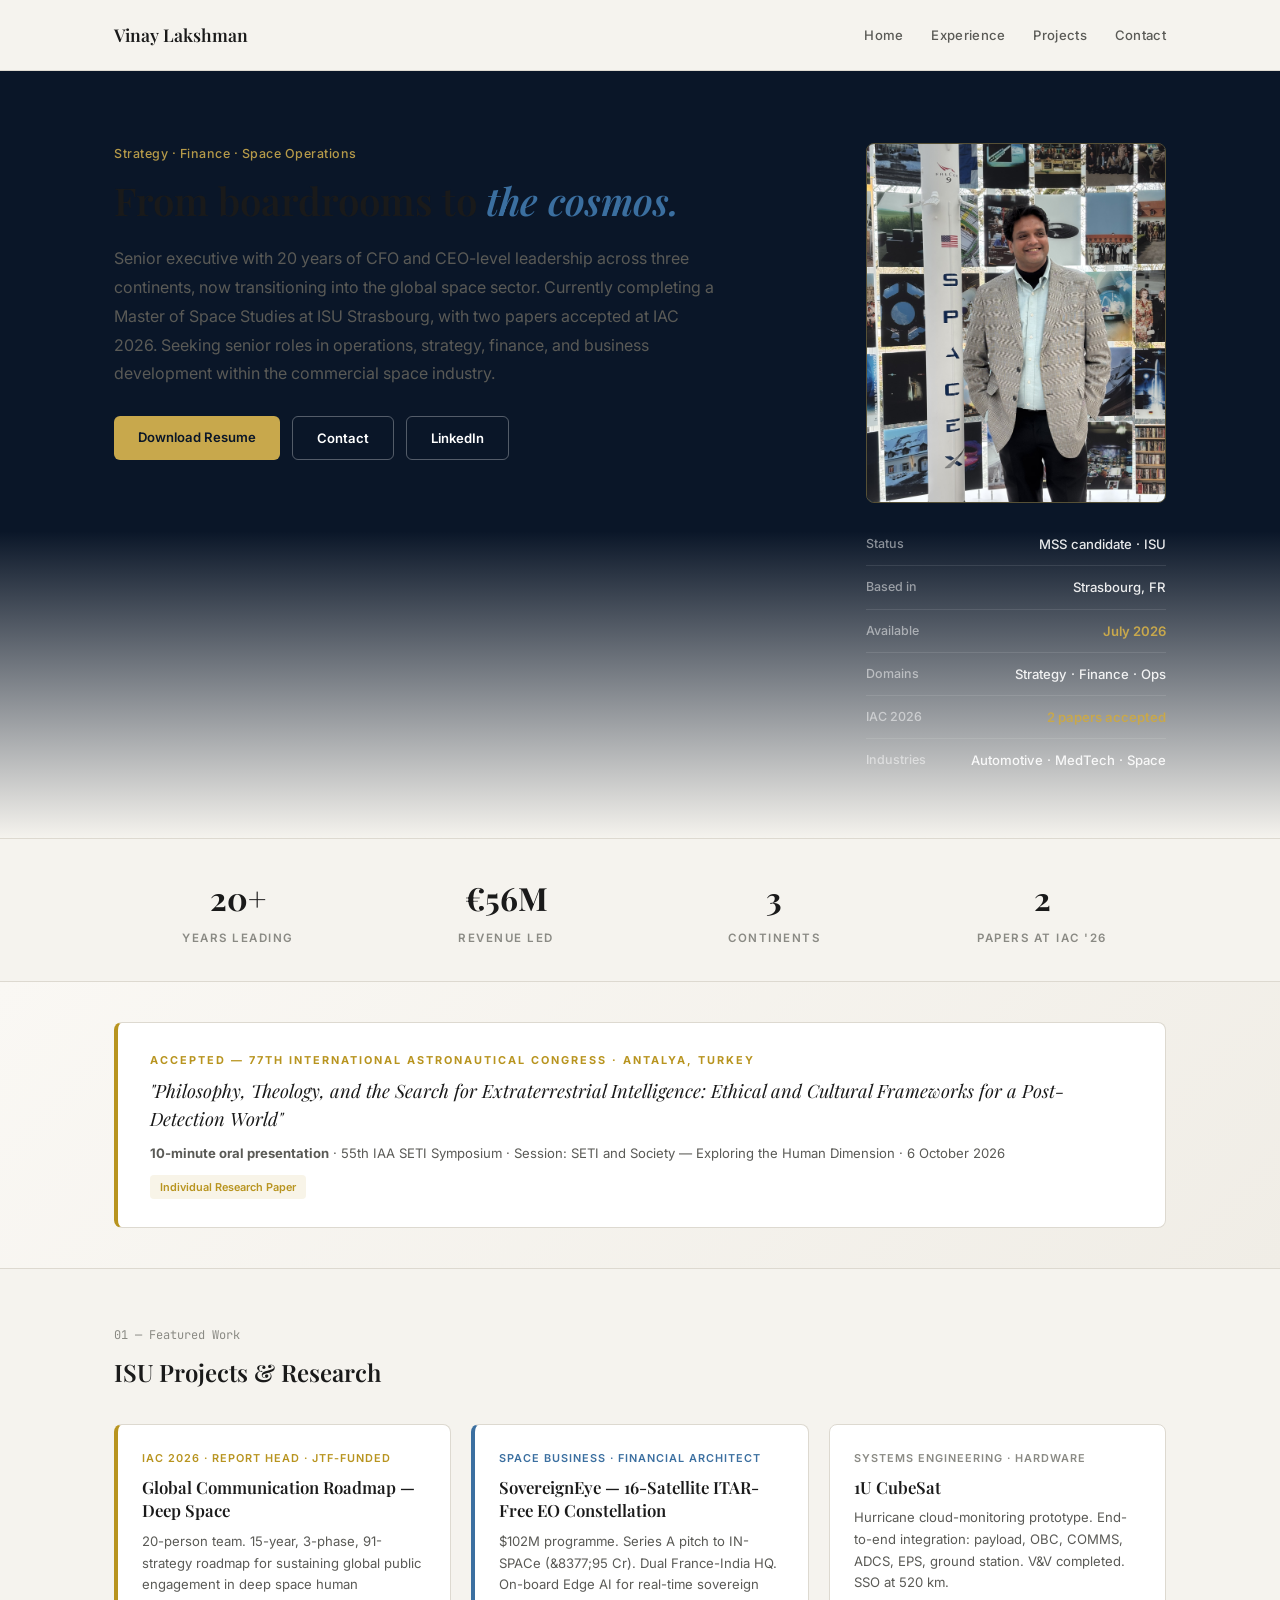
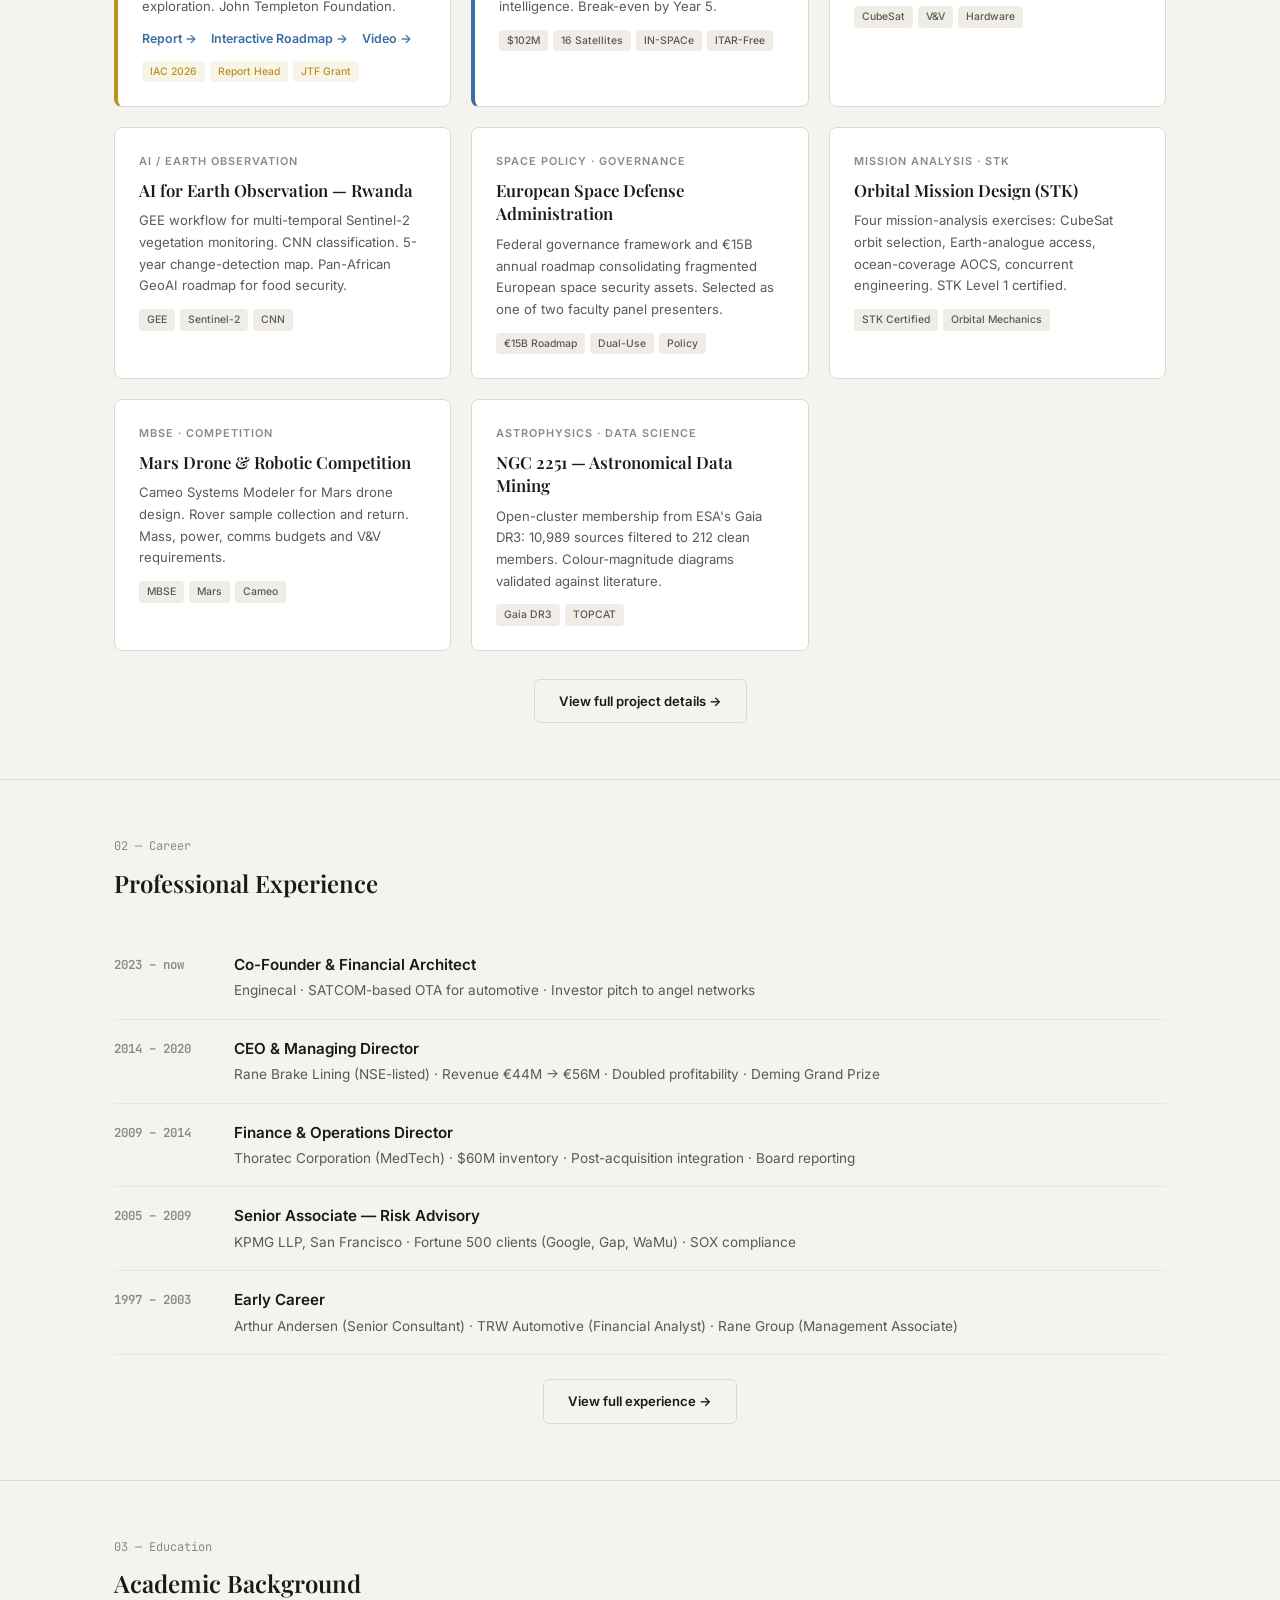
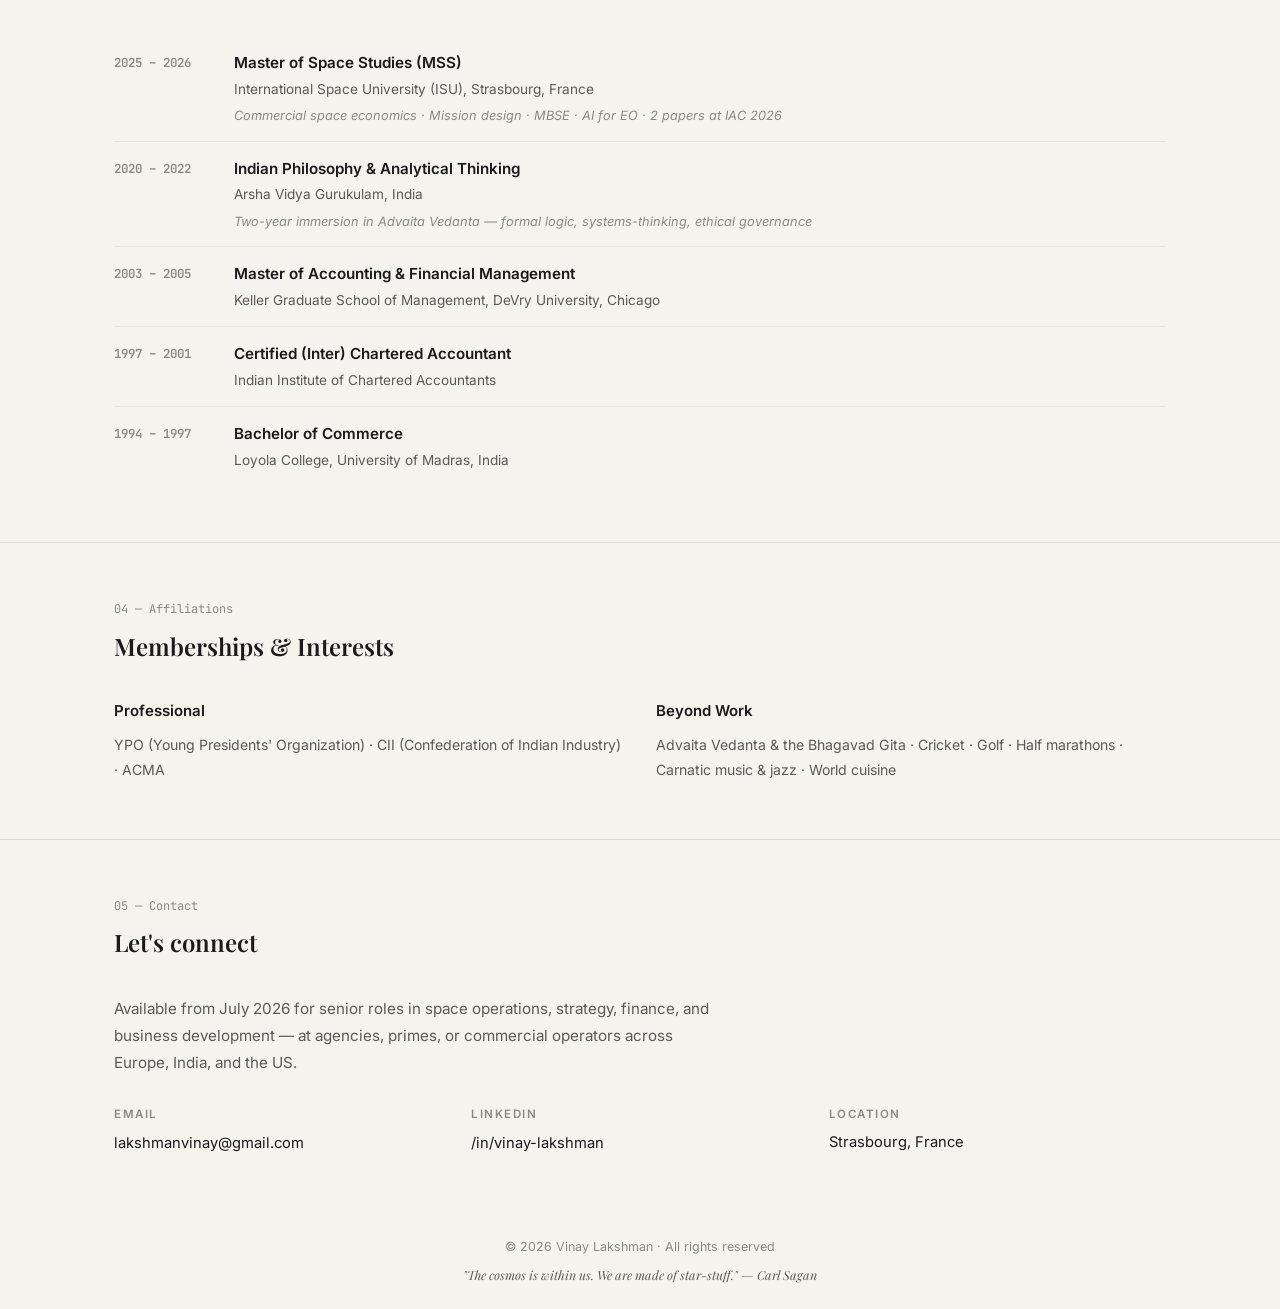
==== index.html @ b41903ac "Add files via upload" ====
<!DOCTYPE html>
<html lang="en">
<head>
  <meta charset="UTF-8" />
  <meta name="viewport" content="width=device-width, initial-scale=1.0" />
  <title>Vinay Lakshman — Strategy, Finance & Space Operations</title>
  <meta name="description" content="Vinay Lakshman — 20 years of CEO/CFO leadership, now transitioning into the global space sector. MSS candidate at ISU Strasbourg. Two papers accepted at IAC 2026." />
  <link rel="preconnect" href="https://fonts.googleapis.com" />
  <link href="https://fonts.googleapis.com/css2?family=Inter:wght@300;400;500;600;700&family=Playfair+Display:ital,wght@0,500;0,600;0,700;1,400;1,500&family=JetBrains+Mono:wght@400;500&display=swap" rel="stylesheet" />
  <style>
    *, *::before, *::after { margin: 0; padding: 0; box-sizing: border-box; }

    :root {
      --bg: #f5f3ee;
      --bg-card: #ffffff;
      --text: #1a1a1a;
      --text-secondary: #5a5a56;
      --text-muted: #8a8a84;
      --accent: #2c3e50;
      --accent-blue: #3b6fa0;
      --gold: #b8941f;
      --border: #ddd9d0;
      --border-light: #eae6dd;
      --font-sans: 'Inter', -apple-system, sans-serif;
      --font-serif: 'Playfair Display', Georgia, serif;
      --font-mono: 'JetBrains Mono', monospace;
      --max-width: 1100px;
      --radius: 8px;
    }

    body { font-family: var(--font-sans); background: var(--bg); color: var(--text); font-size: 15px; line-height: 1.7; }
    a { color: var(--accent-blue); text-decoration: none; }
    a:hover { text-decoration: underline; }
    .container { max-width: var(--max-width); margin: 0 auto; padding: 0 24px; }
    img { max-width: 100%; }

    /* ── NAV ── */
    nav { padding: 20px 0; border-bottom: 1px solid var(--border); }
    nav .container { display: flex; align-items: center; justify-content: space-between; }
    .nav-name { font-family: var(--font-serif); font-size: 1.1rem; font-weight: 600; color: var(--text); }
    .nav-links { display: flex; gap: 28px; list-style: none; }
    .nav-links a { font-size: 0.82rem; font-weight: 500; color: var(--text-secondary); letter-spacing: 0.3px; }
    .nav-links a:hover { color: var(--text); text-decoration: none; }

    /* ── HERO ── */
    .hero {
      padding: 72px 0 56px;
      border-bottom: 1px solid var(--border);
      background: #0a1628 url('https://upload.wikimedia.org/wikipedia/commons/thumb/5/52/Artemis_1_Launch_%28NHQ202211160029%29.jpg/1280px-Artemis_1_Launch_%28NHQ202211160029%29.jpg') center/cover no-repeat;
      position: relative;
    }
    .hero::before {
      content: '';
      position: absolute; inset: 0;
      background: linear-gradient(to bottom, rgba(10,22,40,0.82) 0%, rgba(10,22,40,0.92) 60%, rgba(245,243,238,1) 100%);
    }
    .hero .container { position: relative; z-index: 1; }
    .hero .hero-eyebrow { color: rgba(201,168,76,0.9); }
    .hero h1 { color: #fff; }
    .hero h1 em { color: #C8A84C; }
    .hero-intro { color: rgba(255,255,255,0.75); }
    .hero .btn-primary { background: #C8A84C; color: #0a1628; }
    .hero .btn-primary:hover { background: #d4a82a; }
    .hero .btn-outline { border-color: rgba(255,255,255,0.3); color: #fff; }
    .hero .btn-outline:hover { border-color: #fff; }
    .hero .meta-label { color: rgba(255,255,255,0.5); }
    .hero .meta-value { color: rgba(255,255,255,0.9); }
    .hero .meta-value.highlight { color: #C8A84C; }
    .hero .meta-row { border-bottom-color: rgba(255,255,255,0.1); }
    .hero .hero-meta-photo { border-color: rgba(201,168,76,0.4); }
    .hero-layout { display: grid; grid-template-columns: 1fr 300px; gap: 56px; align-items: start; }
    .hero-eyebrow { font-size: 0.78rem; font-weight: 500; color: var(--text-muted); letter-spacing: 0.5px; display: block; margin-bottom: 12px; }
    .hero h1 { font-family: var(--font-serif); font-size: 2.4rem; font-weight: 600; line-height: 1.25; color: var(--text); margin-bottom: 20px; }
    .hero h1 em { font-style: italic; color: var(--accent-blue); }
    .hero-intro { font-size: 1rem; color: var(--text-secondary); line-height: 1.8; margin-bottom: 28px; max-width: 600px; }
    .hero-ctas { display: flex; gap: 12px; flex-wrap: wrap; }
    .btn { display: inline-block; padding: 10px 24px; border-radius: 6px; font-size: 0.82rem; font-weight: 600; transition: all 0.2s; }
    .btn-primary { background: var(--accent); color: #fff; }
    .btn-primary:hover { background: #1a2a3a; text-decoration: none; }
    .btn-outline { border: 1.5px solid var(--border); color: var(--text); background: transparent; }
    .btn-outline:hover { border-color: var(--text); text-decoration: none; }

    /* Sidebar metadata */
    .hero-meta { font-size: 0.82rem; }
    .hero-meta-photo { width: 100%; aspect-ratio: 3/3.6; border-radius: var(--radius); overflow: hidden; margin-bottom: 20px; border: 1px solid var(--border); }
    .hero-meta-photo img { width: 100%; height: 100%; object-fit: cover; }
    .meta-row { display: flex; justify-content: space-between; padding: 10px 0; border-bottom: 1px solid var(--border-light); }
    .meta-row:last-child { border-bottom: none; }
    .meta-label { color: var(--text-muted); font-weight: 500; font-size: 0.78rem; }
    .meta-value { color: var(--text); font-weight: 500; text-align: right; font-size: 0.82rem; }
    .meta-value.highlight { color: var(--gold); font-weight: 600; }

    /* ── STATS ── */
    .stats-bar { padding: 32px 0; border-bottom: 1px solid var(--border); }
    .stats-grid { display: grid; grid-template-columns: repeat(4, 1fr); gap: 20px; }
    .stat-item { text-align: center; }
    .stat-number { font-family: var(--font-serif); font-size: 2rem; font-weight: 700; color: var(--text); }
    .stat-label { font-size: 0.72rem; color: var(--text-muted); text-transform: uppercase; letter-spacing: 1.5px; font-weight: 600; margin-top: 4px; }

    /* ── IAC BANNER ── */
    .iac-section { padding: 40px 0; border-bottom: 1px solid var(--border); background: linear-gradient(135deg, #faf8f4, #f0ede6); }
    .iac-card { background: var(--bg-card); border: 1px solid var(--border); border-left: 4px solid var(--gold); border-radius: var(--radius); padding: 28px 32px; }
    .iac-eyebrow { font-size: 0.68rem; font-weight: 700; letter-spacing: 2px; text-transform: uppercase; color: var(--gold); margin-bottom: 8px; display: block; }
    .iac-title { font-family: var(--font-serif); font-size: 1.15rem; font-style: italic; color: var(--text); line-height: 1.5; margin-bottom: 10px; }
    .iac-details { font-size: 0.82rem; color: var(--text-secondary); }
    .iac-tag { display: inline-block; font-size: 0.68rem; font-weight: 600; padding: 3px 10px; border-radius: 4px; background: rgba(184,148,31,0.1); color: var(--gold); margin-top: 10px; margin-right: 4px; }

    /* ── SECTIONS ── */
    .section { padding: 56px 0; border-bottom: 1px solid var(--border); }
    .section-header { margin-bottom: 32px; }
    .section-number { font-family: var(--font-mono); font-size: 0.75rem; color: var(--text-muted); margin-bottom: 6px; display: block; }
    .section-title { font-family: var(--font-serif); font-size: 1.5rem; font-weight: 600; color: var(--text); }

    /* ── PROJECT CARDS ── */
    .projects-grid { display: grid; grid-template-columns: repeat(3, 1fr); gap: 20px; }
    .project-card { background: var(--bg-card); border: 1px solid var(--border); border-radius: var(--radius); padding: 24px; transition: all 0.2s; }
    .project-card:hover { box-shadow: 0 4px 20px rgba(0,0,0,0.06); transform: translateY(-2px); }
    .project-card.featured { border-left: 4px solid var(--accent-blue); }
    .project-card.iac { border-left: 4px solid var(--gold); }
    .pc-tag { font-size: 0.68rem; font-weight: 600; letter-spacing: 1px; text-transform: uppercase; color: var(--text-muted); margin-bottom: 8px; display: block; }
    .pc-tag.gold { color: var(--gold); }
    .pc-tag.blue { color: var(--accent-blue); }
    .pc-title { font-family: var(--font-serif); font-size: 1.05rem; font-weight: 600; color: var(--text); margin-bottom: 8px; line-height: 1.4; }
    .pc-desc { font-size: 0.82rem; color: var(--text-secondary); line-height: 1.65; }
    .pc-pills { display: flex; flex-wrap: wrap; gap: 5px; margin-top: 12px; }
    .pill { font-size: 0.65rem; padding: 2px 8px; border-radius: 4px; background: #f0ede6; color: var(--text-secondary); font-weight: 500; }
    .pill.gold { background: rgba(184,148,31,0.1); color: var(--gold); }
    .pc-links { display: flex; gap: 14px; margin-top: 10px; }
    .pc-links a { font-size: 0.78rem; font-weight: 600; color: var(--accent-blue); }

    /* ── EXPERIENCE ── */
    .exp-row { display: flex; gap: 20px; padding: 16px 0; border-bottom: 1px solid var(--border-light); }
    .exp-row:last-child { border-bottom: none; }
    .exp-dates { min-width: 100px; font-size: 0.78rem; font-weight: 600; color: var(--text-muted); padding-top: 2px; font-family: var(--font-mono); }
    .exp-role { font-weight: 600; color: var(--text); font-size: 0.95rem; margin-bottom: 2px; }
    .exp-company { font-size: 0.85rem; color: var(--text-secondary); }

    /* ── EDUCATION ── */
    .edu-row { display: flex; gap: 20px; padding: 14px 0; border-bottom: 1px solid var(--border-light); }
    .edu-row:last-child { border-bottom: none; }
    .edu-dates { min-width: 100px; font-size: 0.78rem; font-weight: 600; color: var(--text-muted); padding-top: 2px; font-family: var(--font-mono); }
    .edu-degree { font-weight: 600; color: var(--text); font-size: 0.95rem; margin-bottom: 2px; }
    .edu-school { font-size: 0.85rem; color: var(--text-secondary); }
    .edu-note { font-size: 0.8rem; color: var(--text-muted); margin-top: 4px; font-style: italic; }

    /* ── CONTACT ── */
    .contact-grid { display: grid; grid-template-columns: repeat(3, 1fr); gap: 20px; }
    .contact-item .contact-label { font-size: 0.72rem; font-weight: 600; text-transform: uppercase; letter-spacing: 1.5px; color: var(--text-muted); margin-bottom: 6px; }
    .contact-item a, .contact-item p { font-size: 0.92rem; color: var(--text); margin: 0; }

    /* ── FOOTER ── */
    footer { padding: 24px 0; font-size: 0.78rem; color: var(--text-muted); text-align: center; }
    footer span { font-family: var(--font-serif); font-style: italic; display: block; margin-top: 6px; color: var(--text-secondary); }

    /* ── RESPONSIVE ── */
    @media (max-width: 768px) {
      .hero-layout { grid-template-columns: 1fr; gap: 32px; }
      .hero-meta { order: -1; max-width: 250px; }
      .hero h1 { font-size: 1.8rem; }
      .stats-grid { grid-template-columns: repeat(2, 1fr); }
      .projects-grid { grid-template-columns: 1fr; }
      .contact-grid { grid-template-columns: 1fr; }
      .nav-links { gap: 16px; }
    }
  </style>
</head>
<body>

  <!-- NAV -->
  <nav>
    <div class="container">
      <a href="index.html" class="nav-name">Vinay Lakshman</a>
      <ul class="nav-links">
        <li><a href="index.html">Home</a></li>
        <li><a href="experience.html">Experience</a></li>
        <li><a href="projects.html">Projects</a></li>
        <li><a href="contact.html">Contact</a></li>
      </ul>
    </div>
  </nav>

  <!-- HERO -->
  <section class="hero">
    <div class="container">
      <div class="hero-layout">

        <div>
          <span class="hero-eyebrow">Strategy &middot; Finance &middot; Space Operations</span>
          <h1>From boardrooms to <em>the cosmos.</em></h1>
          <p class="hero-intro">
            Senior executive with 20 years of CFO and CEO-level leadership across three continents, now transitioning into the global space sector. Currently completing a Master of Space Studies at ISU Strasbourg, with two papers accepted at IAC 2026. Seeking senior roles in operations, strategy, finance, and business development within the commercial space industry.
          </p>
          <div class="hero-ctas">
            <a href="VL Resume.pdf" target="_blank" class="btn btn-primary">Download Resume</a>
            <a href="mailto:lakshmanvinay@gmail.com" class="btn btn-outline">Contact</a>
            <a href="https://www.linkedin.com/in/vinay-lakshman" target="_blank" class="btn btn-outline">LinkedIn</a>
          </div>
        </div>

        <div class="hero-meta">
          <div class="hero-meta-photo">
            <img src="VinayPic.jpg" alt="Vinay Lakshman" />
          </div>
          <div class="meta-row"><span class="meta-label">Status</span><span class="meta-value">MSS candidate &middot; ISU</span></div>
          <div class="meta-row"><span class="meta-label">Based in</span><span class="meta-value">Strasbourg, FR</span></div>
          <div class="meta-row"><span class="meta-label">Available</span><span class="meta-value highlight">July 2026</span></div>
          <div class="meta-row"><span class="meta-label">Domains</span><span class="meta-value">Strategy &middot; Finance &middot; Ops</span></div>
          <div class="meta-row"><span class="meta-label">IAC 2026</span><span class="meta-value highlight">2 papers accepted</span></div>
          <div class="meta-row"><span class="meta-label">Industries</span><span class="meta-value">Automotive &middot; MedTech &middot; Space</span></div>
        </div>

      </div>
    </div>
  </section>

  <!-- STATS -->
  <section class="stats-bar">
    <div class="container">
      <div class="stats-grid">
        <div class="stat-item"><div class="stat-number">20+</div><div class="stat-label">Years Leading</div></div>
        <div class="stat-item"><div class="stat-number">&euro;56M</div><div class="stat-label">Revenue Led</div></div>
        <div class="stat-item"><div class="stat-number">3</div><div class="stat-label">Continents</div></div>
        <div class="stat-item"><div class="stat-number">2</div><div class="stat-label">Papers at IAC '26</div></div>
      </div>
    </div>
  </section>

  <!-- IAC ANNOUNCEMENT -->
  <section class="iac-section">
    <div class="container">
      <div class="iac-card">
        <span class="iac-eyebrow">Accepted &mdash; 77th International Astronautical Congress &middot; Antalya, Turkey</span>
        <div class="iac-title">"Philosophy, Theology, and the Search for Extraterrestrial Intelligence: Ethical and Cultural Frameworks for a Post-Detection World"</div>
        <div class="iac-details">
          <strong>10-minute oral presentation</strong> &middot; 55th IAA SETI Symposium &middot; Session: SETI and Society &mdash; Exploring the Human Dimension &middot; 6 October 2026
        </div>
        <span class="iac-tag">Individual Research Paper</span>
      </div>
    </div>
  </section>

  <!-- FEATURED PROJECTS -->
  <section class="section">
    <div class="container">
      <div class="section-header">
        <span class="section-number">01 &mdash; Featured Work</span>
        <h2 class="section-title">ISU Projects &amp; Research</h2>
      </div>

      <div class="projects-grid">

        <div class="project-card iac">
          <span class="pc-tag gold">IAC 2026 &middot; Report Head &middot; JTF-Funded</span>
          <div class="pc-title">Global Communication Roadmap &mdash; Deep Space</div>
          <p class="pc-desc">20-person team. 15-year, 3-phase, 91-strategy roadmap for sustaining global public engagement in deep space human exploration. John Templeton Foundation.</p>
          <div class="pc-links">
            <a href="https://drive.google.com/file/d/1ESlcQaj-u0k48vXAgawEjD2Z5l1EG3up/view" target="_blank">Report &rarr;</a>
            <a href="https://roadmap-project-five.vercel.app/" target="_blank">Interactive Roadmap &rarr;</a>
            <a href="https://www.youtube.com/watch?v=nrWKf-AFkLQ" target="_blank">Video &rarr;</a>
          </div>
          <div class="pc-pills">
            <span class="pill gold">IAC 2026</span>
            <span class="pill gold">Report Head</span>
            <span class="pill gold">JTF Grant</span>
          </div>
        </div>

        <div class="project-card featured">
          <span class="pc-tag blue">Space Business &middot; Financial Architect</span>
          <div class="pc-title">SovereignEye &mdash; 16-Satellite ITAR-Free EO Constellation</div>
          <p class="pc-desc">$102M programme. Series A pitch to IN-SPACe (&8377;95 Cr). Dual France-India HQ. On-board Edge AI for real-time sovereign intelligence. Break-even by Year 5.</p>
          <div class="pc-pills">
            <span class="pill">$102M</span>
            <span class="pill">16 Satellites</span>
            <span class="pill">IN-SPACe</span>
            <span class="pill">ITAR-Free</span>
          </div>
        </div>

        <div class="project-card">
          <span class="pc-tag">Systems Engineering &middot; Hardware</span>
          <div class="pc-title">1U CubeSat</div>
          <p class="pc-desc">Hurricane cloud-monitoring prototype. End-to-end integration: payload, OBC, COMMS, ADCS, EPS, ground station. V&amp;V completed. SSO at 520 km.</p>
          <div class="pc-pills">
            <span class="pill">CubeSat</span>
            <span class="pill">V&amp;V</span>
            <span class="pill">Hardware</span>
          </div>
        </div>

        <div class="project-card">
          <span class="pc-tag">AI / Earth Observation</span>
          <div class="pc-title">AI for Earth Observation &mdash; Rwanda</div>
          <p class="pc-desc">GEE workflow for multi-temporal Sentinel-2 vegetation monitoring. CNN classification. 5-year change-detection map. Pan-African GeoAI roadmap for food security.</p>
          <div class="pc-pills">
            <span class="pill">GEE</span>
            <span class="pill">Sentinel-2</span>
            <span class="pill">CNN</span>
          </div>
        </div>

        <div class="project-card">
          <span class="pc-tag">Space Policy &middot; Governance</span>
          <div class="pc-title">European Space Defense Administration</div>
          <p class="pc-desc">Federal governance framework and &euro;15B annual roadmap consolidating fragmented European space security assets. Selected as one of two faculty panel presenters.</p>
          <div class="pc-pills">
            <span class="pill">&euro;15B Roadmap</span>
            <span class="pill">Dual-Use</span>
            <span class="pill">Policy</span>
          </div>
        </div>

        <div class="project-card">
          <span class="pc-tag">Mission Analysis &middot; STK</span>
          <div class="pc-title">Orbital Mission Design (STK)</div>
          <p class="pc-desc">Four mission-analysis exercises: CubeSat orbit selection, Earth-analogue access, ocean-coverage AOCS, concurrent engineering. STK Level 1 certified.</p>
          <div class="pc-pills">
            <span class="pill">STK Certified</span>
            <span class="pill">Orbital Mechanics</span>
          </div>
        </div>

        <div class="project-card">
          <span class="pc-tag">MBSE &middot; Competition</span>
          <div class="pc-title">Mars Drone &amp; Robotic Competition</div>
          <p class="pc-desc">Cameo Systems Modeler for Mars drone design. Rover sample collection and return. Mass, power, comms budgets and V&amp;V requirements.</p>
          <div class="pc-pills">
            <span class="pill">MBSE</span>
            <span class="pill">Mars</span>
            <span class="pill">Cameo</span>
          </div>
        </div>

        <div class="project-card">
          <span class="pc-tag">Astrophysics &middot; Data Science</span>
          <div class="pc-title">NGC 2251 &mdash; Astronomical Data Mining</div>
          <p class="pc-desc">Open-cluster membership from ESA's Gaia DR3: 10,989 sources filtered to 212 clean members. Colour-magnitude diagrams validated against literature.</p>
          <div class="pc-pills">
            <span class="pill">Gaia DR3</span>
            <span class="pill">TOPCAT</span>
          </div>
        </div>

      </div>

      <div style="text-align: center; margin-top: 28px;">
        <a href="projects.html" class="btn btn-outline">View full project details &rarr;</a>
      </div>

    </div>
  </section>

  <!-- EXPERIENCE -->
  <section class="section">
    <div class="container">
      <div class="section-header">
        <span class="section-number">02 &mdash; Career</span>
        <h2 class="section-title">Professional Experience</h2>
      </div>

      <div class="exp-row">
        <div class="exp-dates">2023 &ndash; now</div>
        <div><div class="exp-role">Co-Founder &amp; Financial Architect</div><div class="exp-company">Enginecal &middot; SATCOM-based OTA for automotive &middot; Investor pitch to angel networks</div></div>
      </div>
      <div class="exp-row">
        <div class="exp-dates">2014 &ndash; 2020</div>
        <div><div class="exp-role">CEO &amp; Managing Director</div><div class="exp-company">Rane Brake Lining (NSE-listed) &middot; Revenue &euro;44M &rarr; &euro;56M &middot; Doubled profitability &middot; Deming Grand Prize</div></div>
      </div>
      <div class="exp-row">
        <div class="exp-dates">2009 &ndash; 2014</div>
        <div><div class="exp-role">Finance &amp; Operations Director</div><div class="exp-company">Thoratec Corporation (MedTech) &middot; $60M inventory &middot; Post-acquisition integration &middot; Board reporting</div></div>
      </div>
      <div class="exp-row">
        <div class="exp-dates">2005 &ndash; 2009</div>
        <div><div class="exp-role">Senior Associate &mdash; Risk Advisory</div><div class="exp-company">KPMG LLP, San Francisco &middot; Fortune 500 clients (Google, Gap, WaMu) &middot; SOX compliance</div></div>
      </div>
      <div class="exp-row">
        <div class="exp-dates">1997 &ndash; 2003</div>
        <div><div class="exp-role">Early Career</div><div class="exp-company">Arthur Andersen (Senior Consultant) &middot; TRW Automotive (Financial Analyst) &middot; Rane Group (Management Associate)</div></div>
      </div>

      <div style="text-align: center; margin-top: 24px;">
        <a href="experience.html" class="btn btn-outline">View full experience &rarr;</a>
      </div>

    </div>
  </section>

  <!-- EDUCATION -->
  <section class="section">
    <div class="container">
      <div class="section-header">
        <span class="section-number">03 &mdash; Education</span>
        <h2 class="section-title">Academic Background</h2>
      </div>

      <div class="edu-row">
        <div class="edu-dates">2025 &ndash; 2026</div>
        <div>
          <div class="edu-degree">Master of Space Studies (MSS)</div>
          <div class="edu-school">International Space University (ISU), Strasbourg, France</div>
          <div class="edu-note">Commercial space economics &middot; Mission design &middot; MBSE &middot; AI for EO &middot; 2 papers at IAC 2026</div>
        </div>
      </div>
      <div class="edu-row">
        <div class="edu-dates">2020 &ndash; 2022</div>
        <div>
          <div class="edu-degree">Indian Philosophy &amp; Analytical Thinking</div>
          <div class="edu-school">Arsha Vidya Gurukulam, India</div>
          <div class="edu-note">Two-year immersion in Advaita Vedanta &mdash; formal logic, systems-thinking, ethical governance</div>
        </div>
      </div>
      <div class="edu-row">
        <div class="edu-dates">2003 &ndash; 2005</div>
        <div>
          <div class="edu-degree">Master of Accounting &amp; Financial Management</div>
          <div class="edu-school">Keller Graduate School of Management, DeVry University, Chicago</div>
        </div>
      </div>
      <div class="edu-row">
        <div class="edu-dates">1997 &ndash; 2001</div>
        <div>
          <div class="edu-degree">Certified (Inter) Chartered Accountant</div>
          <div class="edu-school">Indian Institute of Chartered Accountants</div>
        </div>
      </div>
      <div class="edu-row">
        <div class="edu-dates">1994 &ndash; 1997</div>
        <div>
          <div class="edu-degree">Bachelor of Commerce</div>
          <div class="edu-school">Loyola College, University of Madras, India</div>
        </div>
      </div>

    </div>
  </section>

  <!-- MEMBERSHIPS -->
  <section class="section">
    <div class="container">
      <div class="section-header">
        <span class="section-number">04 &mdash; Affiliations</span>
        <h2 class="section-title">Memberships &amp; Interests</h2>
      </div>

      <div style="display: grid; grid-template-columns: 1fr 1fr; gap: 32px;">
        <div>
          <p style="font-weight: 600; margin-bottom: 8px;">Professional</p>
          <p style="font-size: 0.88rem; color: var(--text-secondary); line-height: 1.8;">
            YPO (Young Presidents' Organization) &middot; CII (Confederation of Indian Industry) &middot; ACMA
          </p>
        </div>
        <div>
          <p style="font-weight: 600; margin-bottom: 8px;">Beyond Work</p>
          <p style="font-size: 0.88rem; color: var(--text-secondary); line-height: 1.8;">
            Advaita Vedanta &amp; the Bhagavad Gita &middot; Cricket &middot; Golf &middot; Half marathons &middot; Carnatic music &amp; jazz &middot; World cuisine
          </p>
        </div>
      </div>

    </div>
  </section>

  <!-- CONTACT -->
  <section class="section" style="border-bottom: none;">
    <div class="container">
      <div class="section-header">
        <span class="section-number">05 &mdash; Contact</span>
        <h2 class="section-title">Let's connect</h2>
      </div>

      <p style="font-size: 0.95rem; color: var(--text-secondary); line-height: 1.8; margin-bottom: 28px; max-width: 600px;">
        Available from July 2026 for senior roles in space operations, strategy, finance, and business development &mdash; at agencies, primes, or commercial operators across Europe, India, and the US.
      </p>

      <div class="contact-grid">
        <div class="contact-item">
          <div class="contact-label">Email</div>
          <a href="mailto:lakshmanvinay@gmail.com">lakshmanvinay@gmail.com</a>
        </div>
        <div class="contact-item">
          <div class="contact-label">LinkedIn</div>
          <a href="https://www.linkedin.com/in/vinay-lakshman" target="_blank">/in/vinay-lakshman</a>
        </div>
        <div class="contact-item">
          <div class="contact-label">Location</div>
          <p>Strasbourg, France</p>
        </div>
      </div>

    </div>
  </section>

  <!-- FOOTER -->
  <footer>
    <div class="container">
      &copy; 2026 Vinay Lakshman &middot; All rights reserved
      <span>"The cosmos is within us. We are made of star-stuff." &mdash; Carl Sagan</span>
    </div>
  </footer>

</body>
</html>
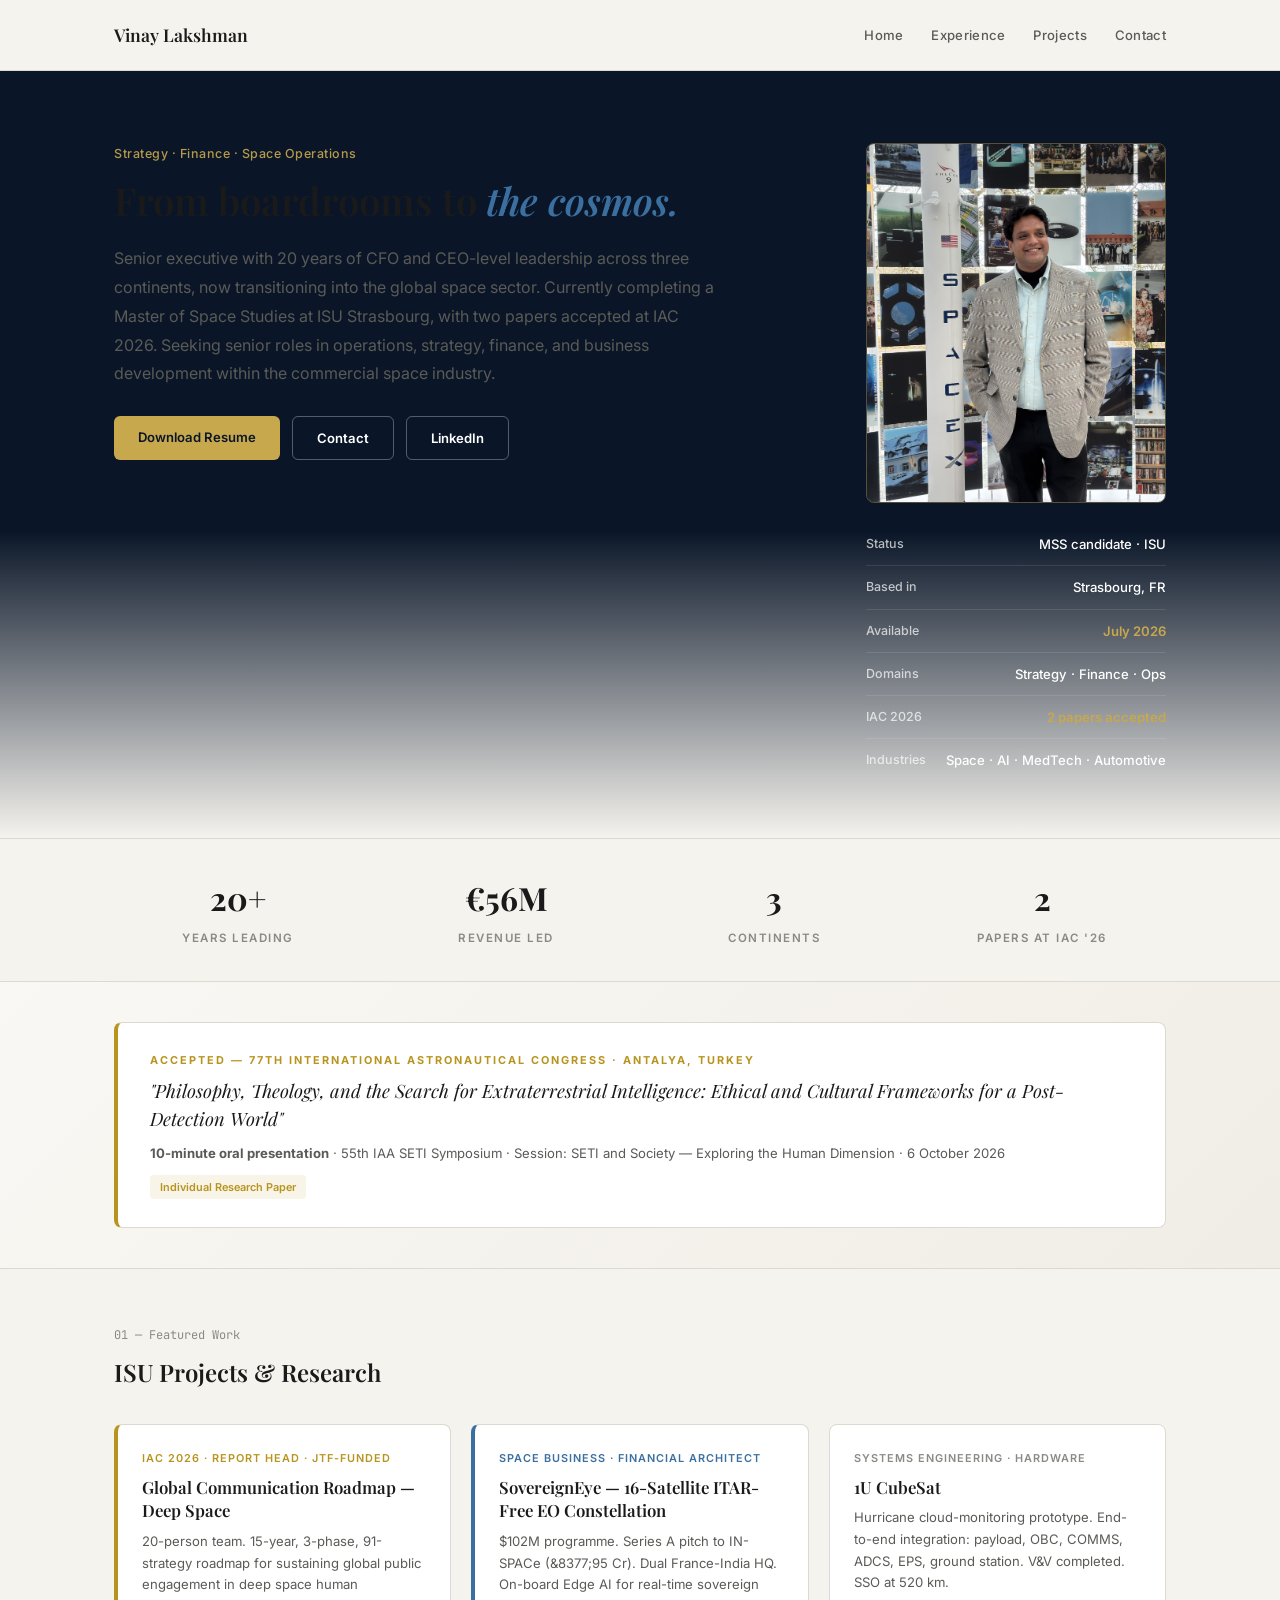
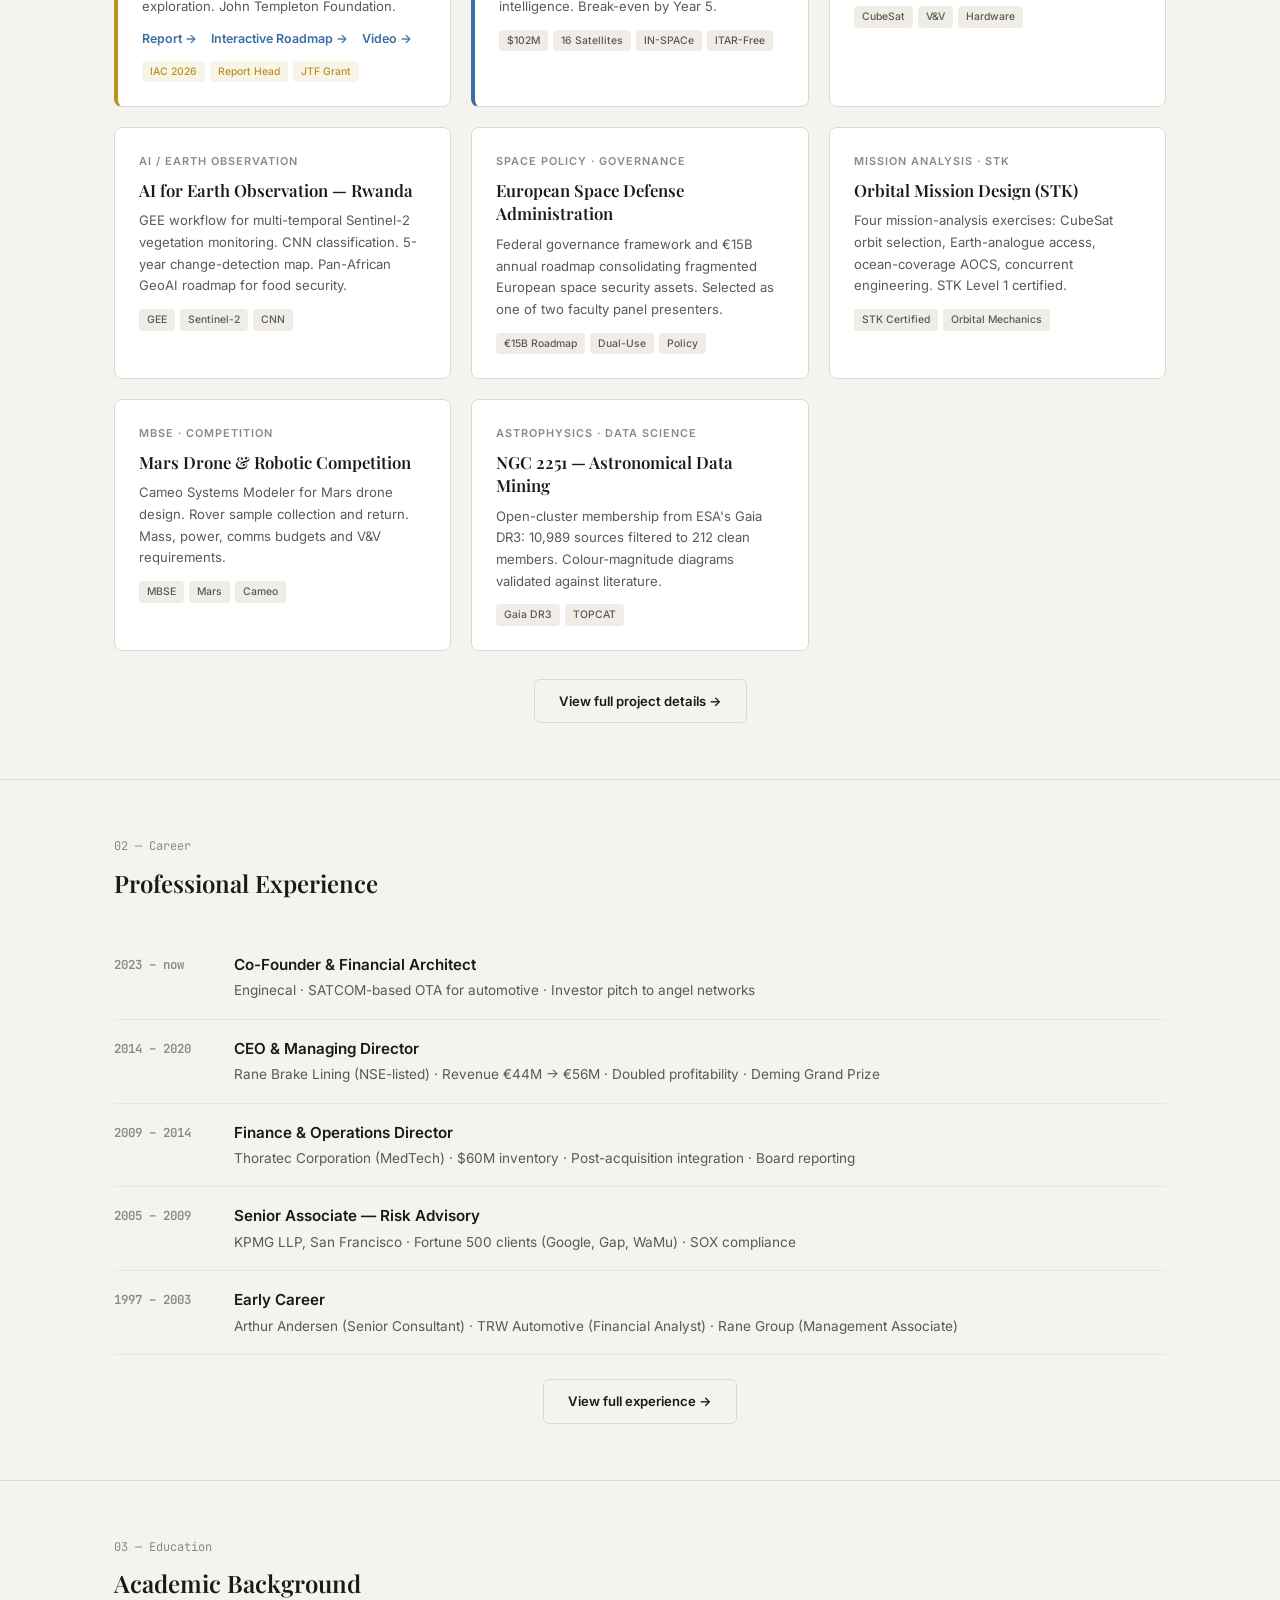
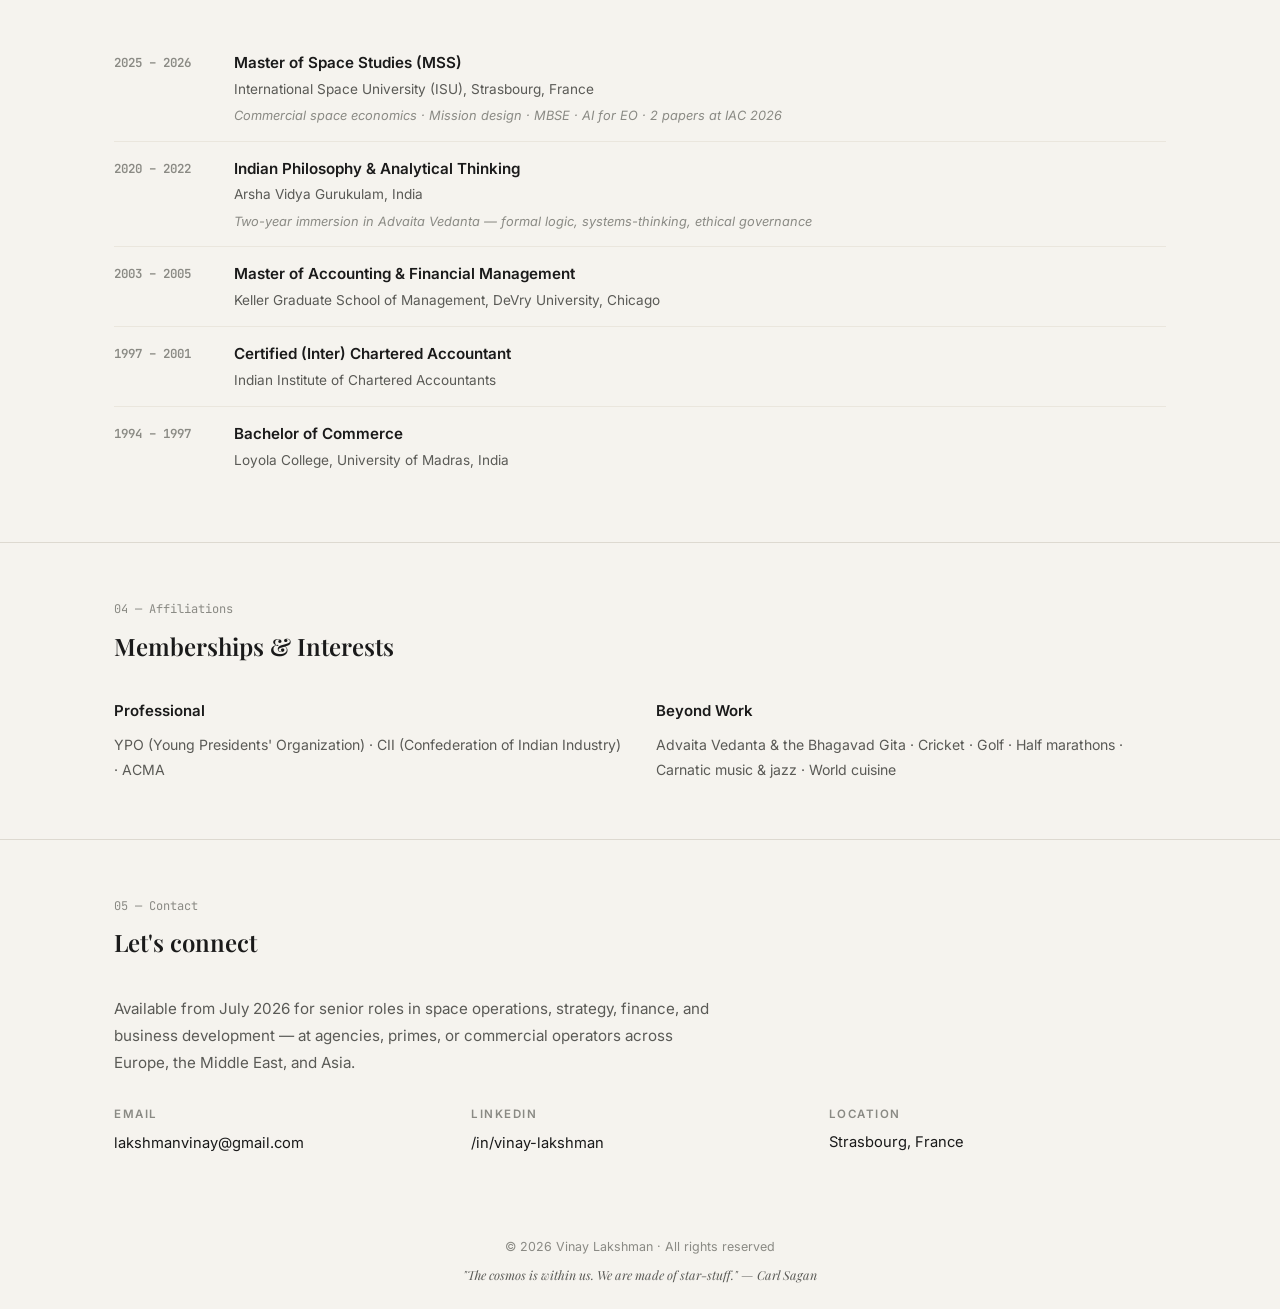
==== commit a8b9e52f: "Add files via upload" ====
--- a/index.html
+++ b/index.html
@@ -52,19 +52,19 @@
     .hero::before {
       content: '';
       position: absolute; inset: 0;
-      background: linear-gradient(to bottom, rgba(10,22,40,0.82) 0%, rgba(10,22,40,0.92) 60%, rgba(245,243,238,1) 100%);
+      background: linear-gradient(to bottom, rgba(10,22,40,0.88) 0%, rgba(10,22,40,0.95) 60%, rgba(245,243,238,1) 100%);
     }
     .hero .container { position: relative; z-index: 1; }
     .hero .hero-eyebrow { color: rgba(201,168,76,0.9); }
     .hero h1 { color: #fff; }
     .hero h1 em { color: #C8A84C; }
-    .hero-intro { color: rgba(255,255,255,0.75); }
+    .hero-intro { color: rgba(255,255,255,0.85); }
     .hero .btn-primary { background: #C8A84C; color: #0a1628; }
     .hero .btn-primary:hover { background: #d4a82a; }
     .hero .btn-outline { border-color: rgba(255,255,255,0.3); color: #fff; }
     .hero .btn-outline:hover { border-color: #fff; }
-    .hero .meta-label { color: rgba(255,255,255,0.5); }
-    .hero .meta-value { color: rgba(255,255,255,0.9); }
+    .hero .meta-label { color: rgba(255,255,255,0.7); }
+    .hero .meta-value { color: #fff; }
     .hero .meta-value.highlight { color: #C8A84C; }
     .hero .meta-row { border-bottom-color: rgba(255,255,255,0.1); }
     .hero .hero-meta-photo { border-color: rgba(201,168,76,0.4); }
@@ -206,7 +206,7 @@
           <div class="meta-row"><span class="meta-label">Available</span><span class="meta-value highlight">July 2026</span></div>
           <div class="meta-row"><span class="meta-label">Domains</span><span class="meta-value">Strategy &middot; Finance &middot; Ops</span></div>
           <div class="meta-row"><span class="meta-label">IAC 2026</span><span class="meta-value highlight">2 papers accepted</span></div>
-          <div class="meta-row"><span class="meta-label">Industries</span><span class="meta-value">Automotive &middot; MedTech &middot; Space</span></div>
+          <div class="meta-row"><span class="meta-label">Industries</span><span class="meta-value">Space &middot; AI &middot; MedTech &middot; Automotive</span></div>
         </div>
 
       </div>
@@ -470,7 +470,7 @@
       </div>
 
       <p style="font-size: 0.95rem; color: var(--text-secondary); line-height: 1.8; margin-bottom: 28px; max-width: 600px;">
-        Available from July 2026 for senior roles in space operations, strategy, finance, and business development &mdash; at agencies, primes, or commercial operators across Europe, India, and the US.
+        Available from July 2026 for senior roles in space operations, strategy, finance, and business development &mdash; at agencies, primes, or commercial operators across Europe, the Middle East, and Asia.
       </p>
 
       <div class="contact-grid">
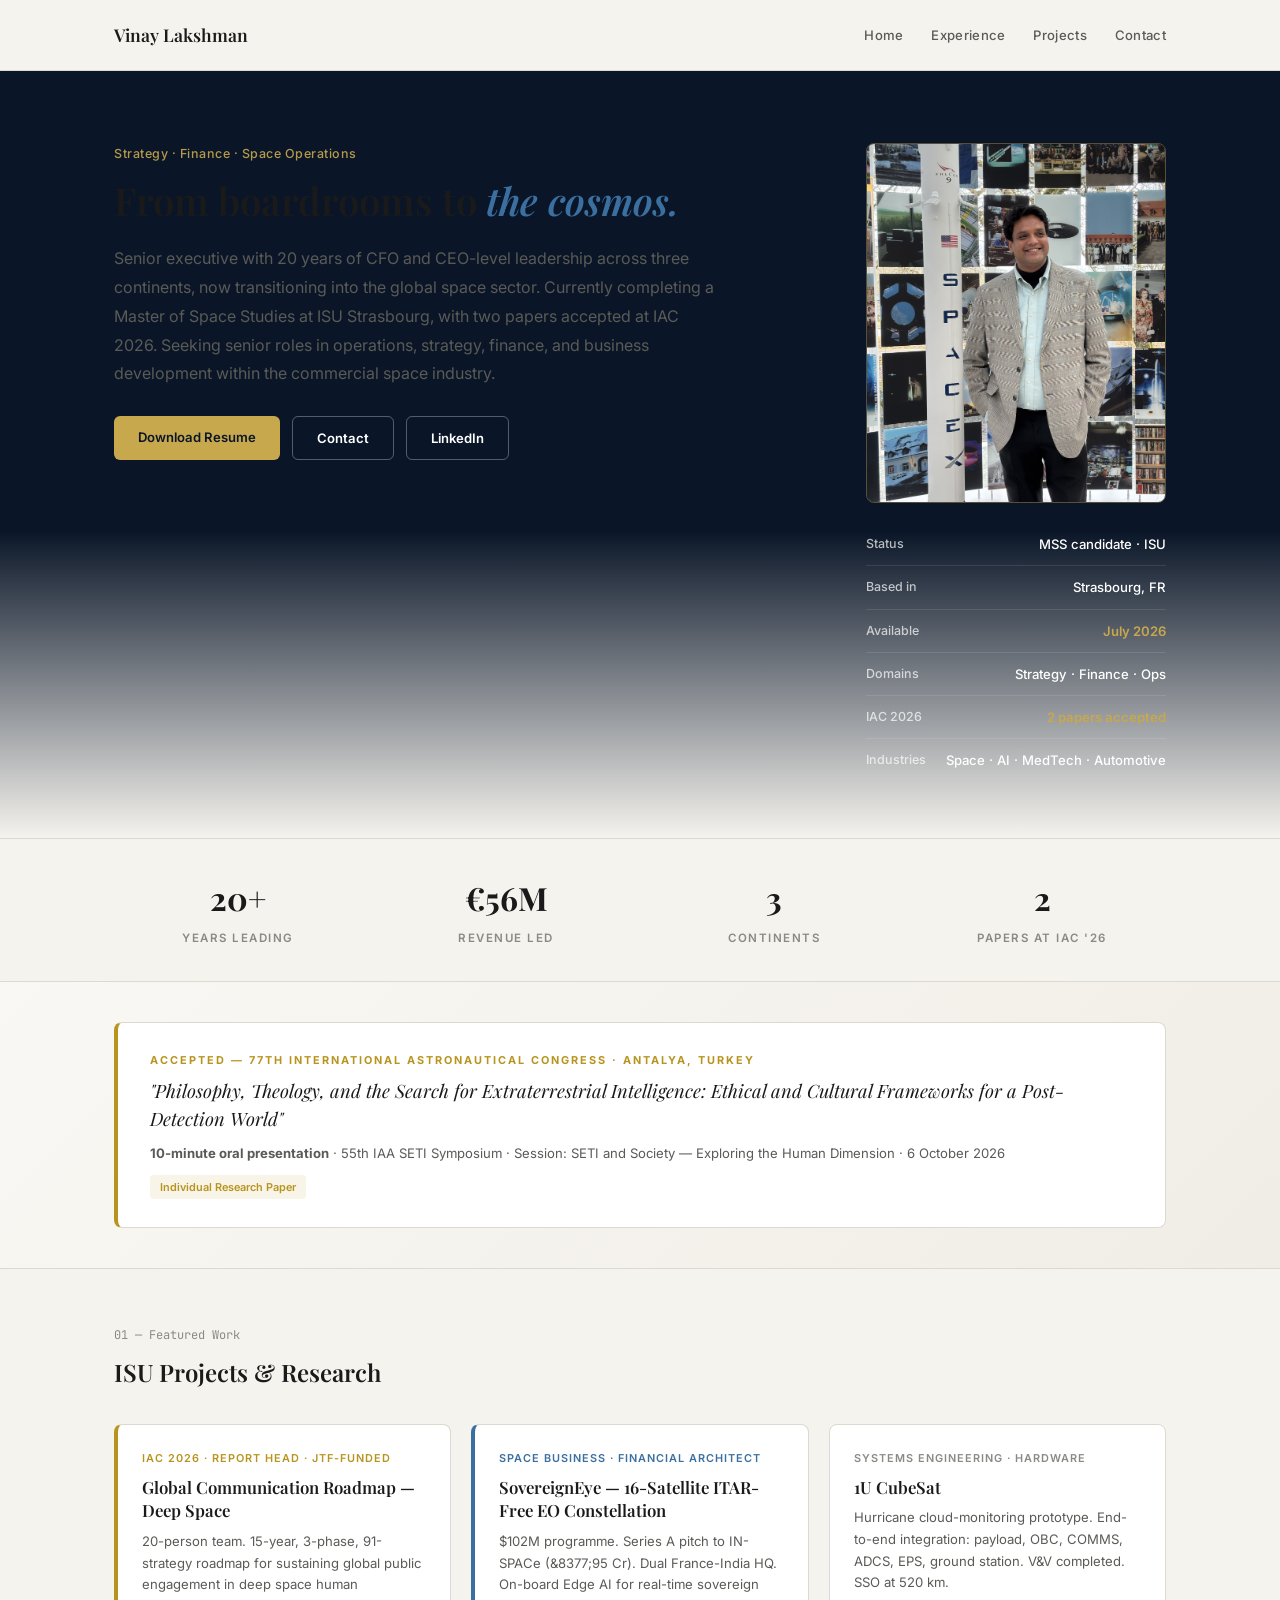
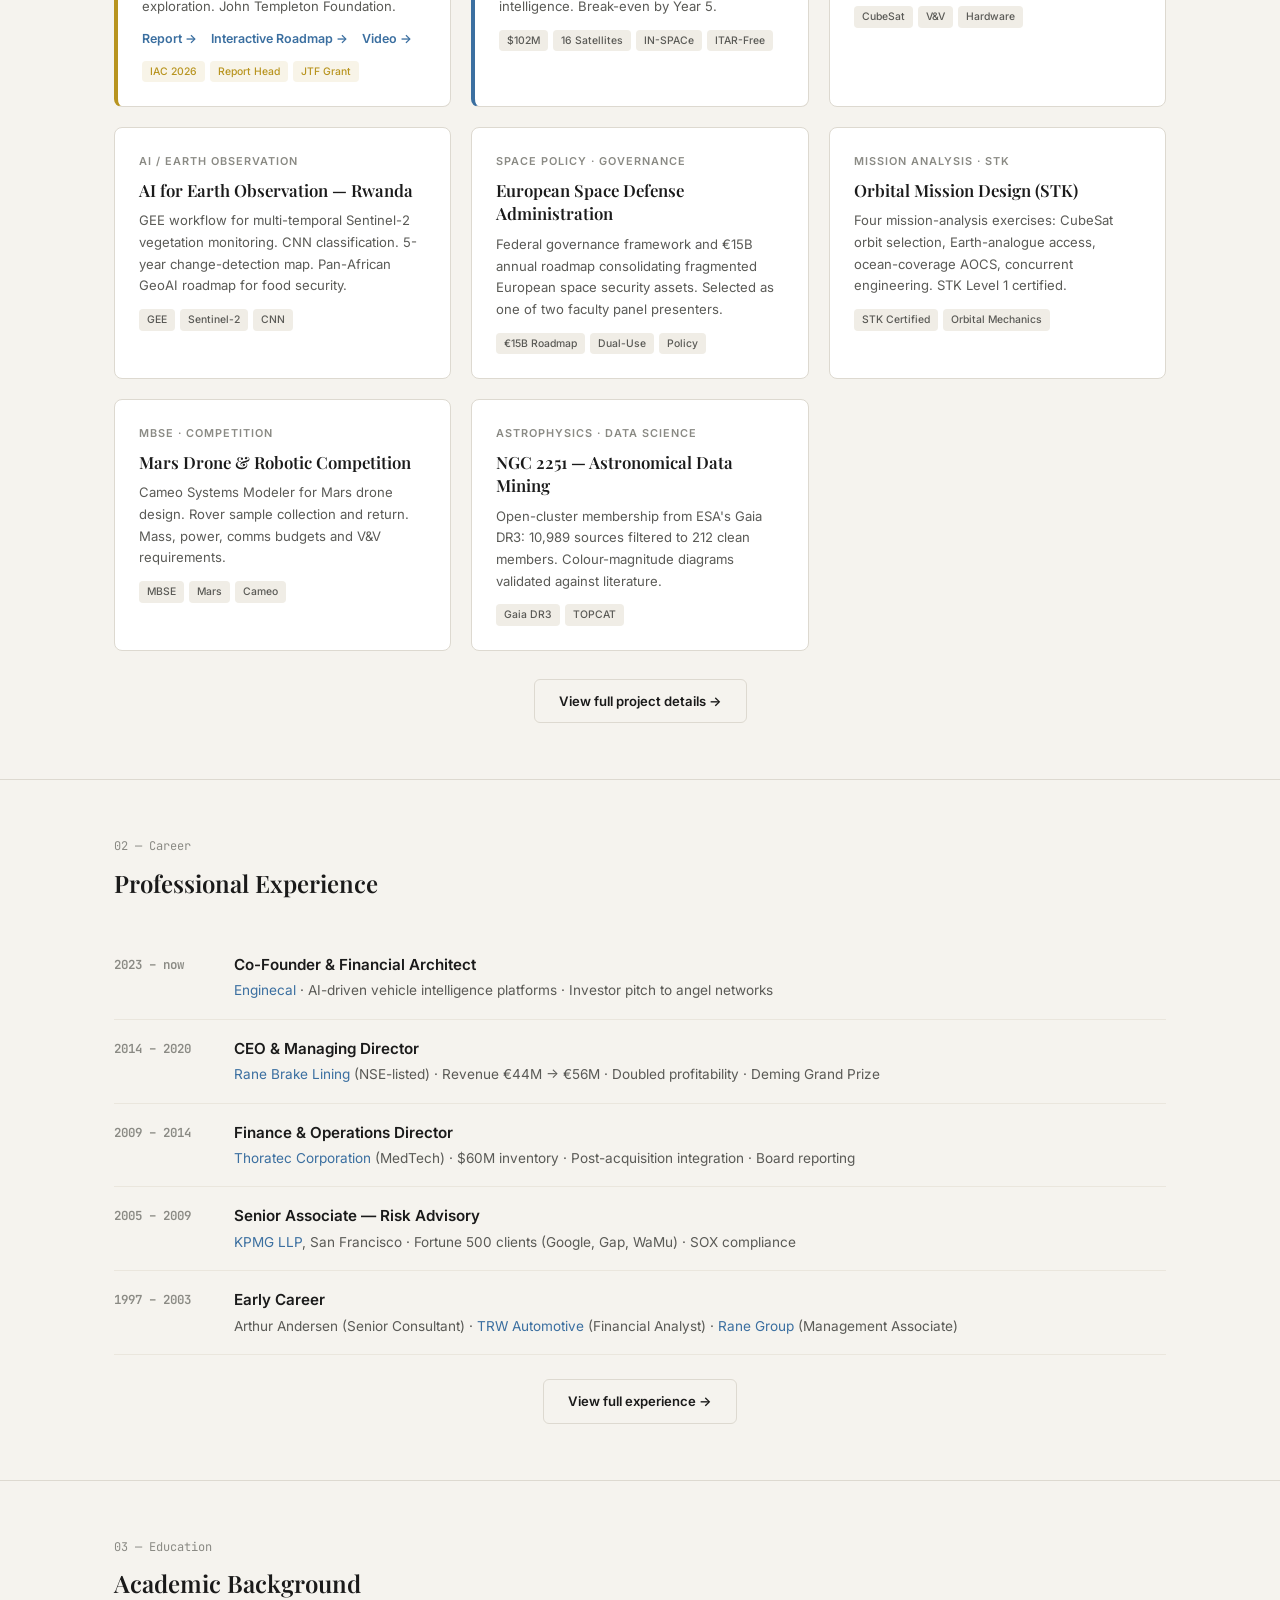
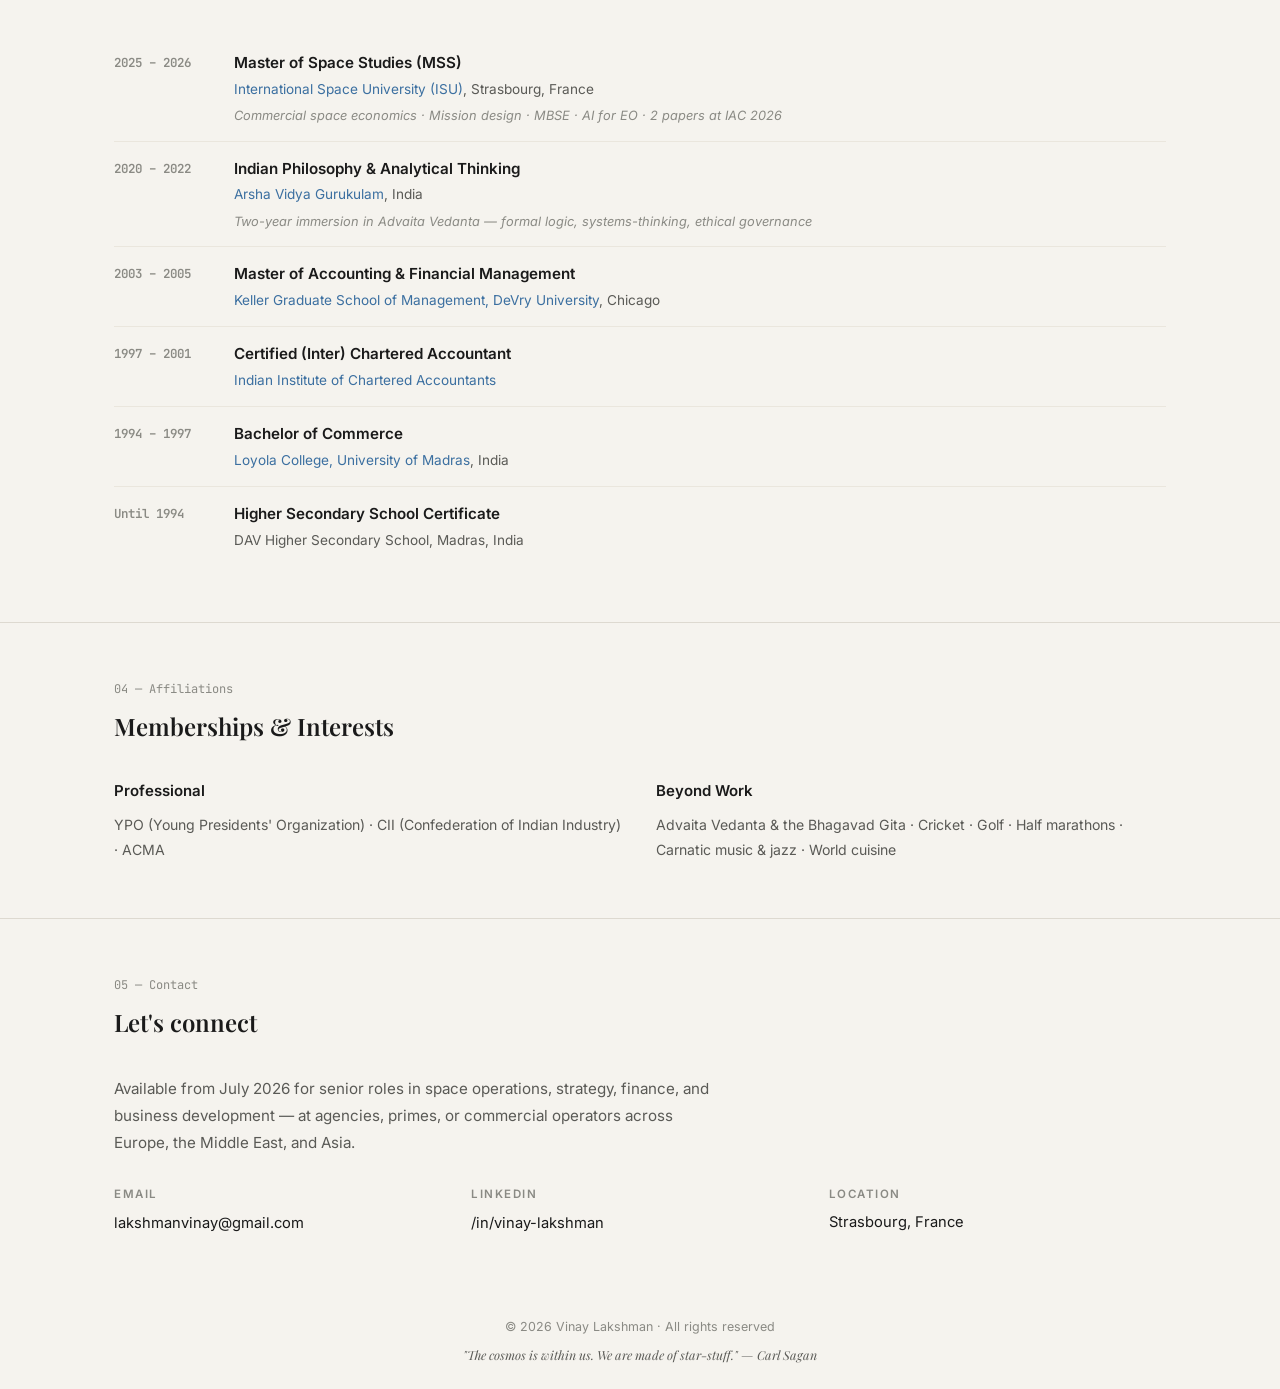
==== commit 77857a27: "Add files via upload" ====
--- a/index.html
+++ b/index.html
@@ -360,23 +360,23 @@
 
       <div class="exp-row">
         <div class="exp-dates">2023 &ndash; now</div>
-        <div><div class="exp-role">Co-Founder &amp; Financial Architect</div><div class="exp-company">Enginecal &middot; SATCOM-based OTA for automotive &middot; Investor pitch to angel networks</div></div>
+        <div><div class="exp-role">Co-Founder &amp; Financial Architect</div><div class="exp-company"><a href="https://www.enginecal.com/" target="_blank">Enginecal</a> &middot; AI-driven vehicle intelligence platforms &middot; Investor pitch to angel networks</div></div>
       </div>
       <div class="exp-row">
         <div class="exp-dates">2014 &ndash; 2020</div>
-        <div><div class="exp-role">CEO &amp; Managing Director</div><div class="exp-company">Rane Brake Lining (NSE-listed) &middot; Revenue &euro;44M &rarr; &euro;56M &middot; Doubled profitability &middot; Deming Grand Prize</div></div>
+        <div><div class="exp-role">CEO &amp; Managing Director</div><div class="exp-company"><a href="https://www.ranegroup.com" target="_blank">Rane Brake Lining</a> (NSE-listed) &middot; Revenue &euro;44M &rarr; &euro;56M &middot; Doubled profitability &middot; Deming Grand Prize</div></div>
       </div>
       <div class="exp-row">
         <div class="exp-dates">2009 &ndash; 2014</div>
-        <div><div class="exp-role">Finance &amp; Operations Director</div><div class="exp-company">Thoratec Corporation (MedTech) &middot; $60M inventory &middot; Post-acquisition integration &middot; Board reporting</div></div>
+        <div><div class="exp-role">Finance &amp; Operations Director</div><div class="exp-company"><a href="https://www.abbott.com" target="_blank">Thoratec Corporation</a> (MedTech) &middot; $60M inventory &middot; Post-acquisition integration &middot; Board reporting</div></div>
       </div>
       <div class="exp-row">
         <div class="exp-dates">2005 &ndash; 2009</div>
-        <div><div class="exp-role">Senior Associate &mdash; Risk Advisory</div><div class="exp-company">KPMG LLP, San Francisco &middot; Fortune 500 clients (Google, Gap, WaMu) &middot; SOX compliance</div></div>
+        <div><div class="exp-role">Senior Associate &mdash; Risk Advisory</div><div class="exp-company"><a href="https://kpmg.com" target="_blank">KPMG LLP</a>, San Francisco &middot; Fortune 500 clients (Google, Gap, WaMu) &middot; SOX compliance</div></div>
       </div>
       <div class="exp-row">
         <div class="exp-dates">1997 &ndash; 2003</div>
-        <div><div class="exp-role">Early Career</div><div class="exp-company">Arthur Andersen (Senior Consultant) &middot; TRW Automotive (Financial Analyst) &middot; Rane Group (Management Associate)</div></div>
+        <div><div class="exp-role">Early Career</div><div class="exp-company">Arthur Andersen (Senior Consultant) &middot; <a href="https://www.zf.com" target="_blank">TRW Automotive</a> (Financial Analyst) &middot; <a href="https://www.ranegroup.com" target="_blank">Rane Group</a> (Management Associate)</div></div>
       </div>
 
       <div style="text-align: center; margin-top: 24px;">
@@ -398,7 +398,7 @@
         <div class="edu-dates">2025 &ndash; 2026</div>
         <div>
           <div class="edu-degree">Master of Space Studies (MSS)</div>
-          <div class="edu-school">International Space University (ISU), Strasbourg, France</div>
+          <div class="edu-school"><a href="https://www.isunet.edu" target="_blank">International Space University (ISU)</a>, Strasbourg, France</div>
           <div class="edu-note">Commercial space economics &middot; Mission design &middot; MBSE &middot; AI for EO &middot; 2 papers at IAC 2026</div>
         </div>
       </div>
@@ -406,7 +406,7 @@
         <div class="edu-dates">2020 &ndash; 2022</div>
         <div>
           <div class="edu-degree">Indian Philosophy &amp; Analytical Thinking</div>
-          <div class="edu-school">Arsha Vidya Gurukulam, India</div>
+          <div class="edu-school"><a href="https://arshavidya.in" target="_blank">Arsha Vidya Gurukulam</a>, India</div>
           <div class="edu-note">Two-year immersion in Advaita Vedanta &mdash; formal logic, systems-thinking, ethical governance</div>
         </div>
       </div>
@@ -414,21 +414,28 @@
         <div class="edu-dates">2003 &ndash; 2005</div>
         <div>
           <div class="edu-degree">Master of Accounting &amp; Financial Management</div>
-          <div class="edu-school">Keller Graduate School of Management, DeVry University, Chicago</div>
+          <div class="edu-school"><a href="https://www.devry.edu" target="_blank">Keller Graduate School of Management, DeVry University</a>, Chicago</div>
         </div>
       </div>
       <div class="edu-row">
         <div class="edu-dates">1997 &ndash; 2001</div>
         <div>
           <div class="edu-degree">Certified (Inter) Chartered Accountant</div>
-          <div class="edu-school">Indian Institute of Chartered Accountants</div>
+          <div class="edu-school"><a href="https://www.icai.org" target="_blank">Indian Institute of Chartered Accountants</a></div>
         </div>
       </div>
       <div class="edu-row">
         <div class="edu-dates">1994 &ndash; 1997</div>
         <div>
           <div class="edu-degree">Bachelor of Commerce</div>
-          <div class="edu-school">Loyola College, University of Madras, India</div>
+          <div class="edu-school"><a href="https://www.loyolacollege.edu" target="_blank">Loyola College, University of Madras</a>, India</div>
+        </div>
+      </div>
+      <div class="edu-row">
+        <div class="edu-dates">Until 1994</div>
+        <div>
+          <div class="edu-degree">Higher Secondary School Certificate</div>
+          <div class="edu-school">DAV Higher Secondary School, Madras, India</div>
         </div>
       </div>
 
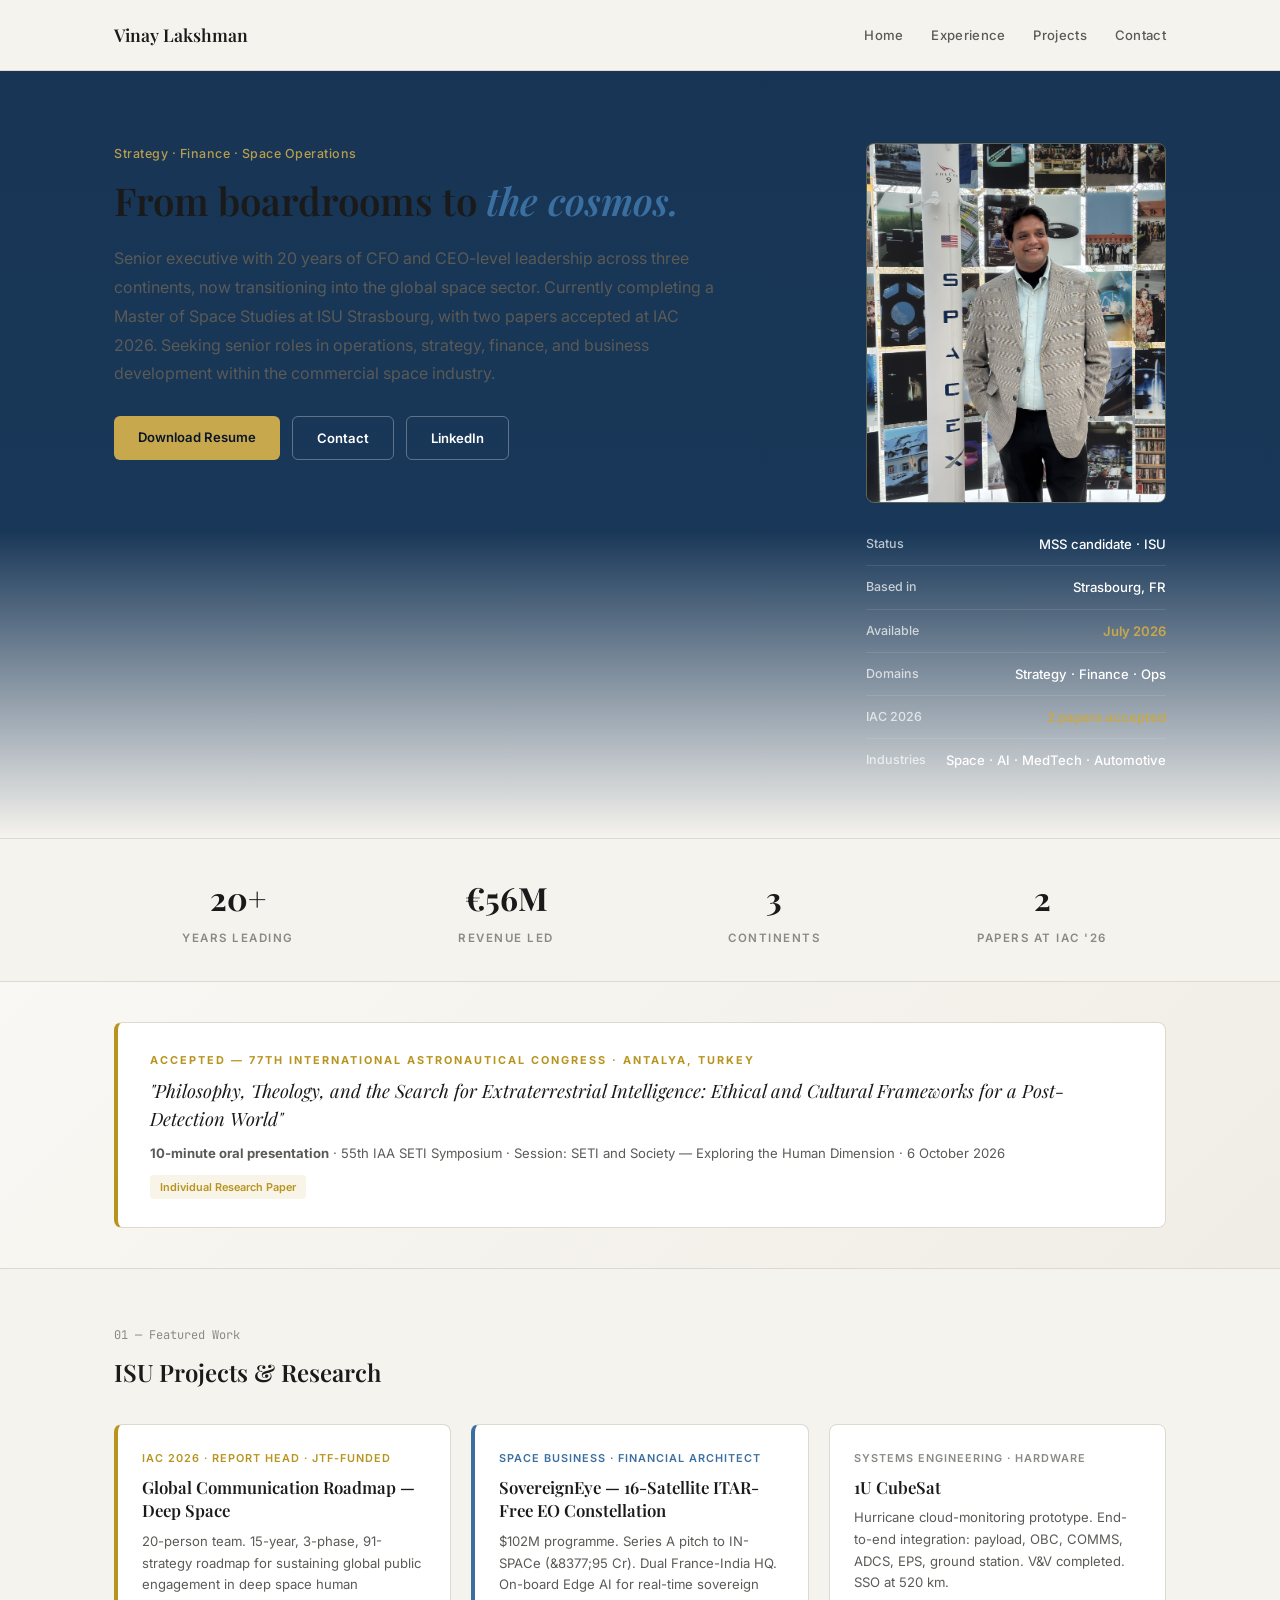
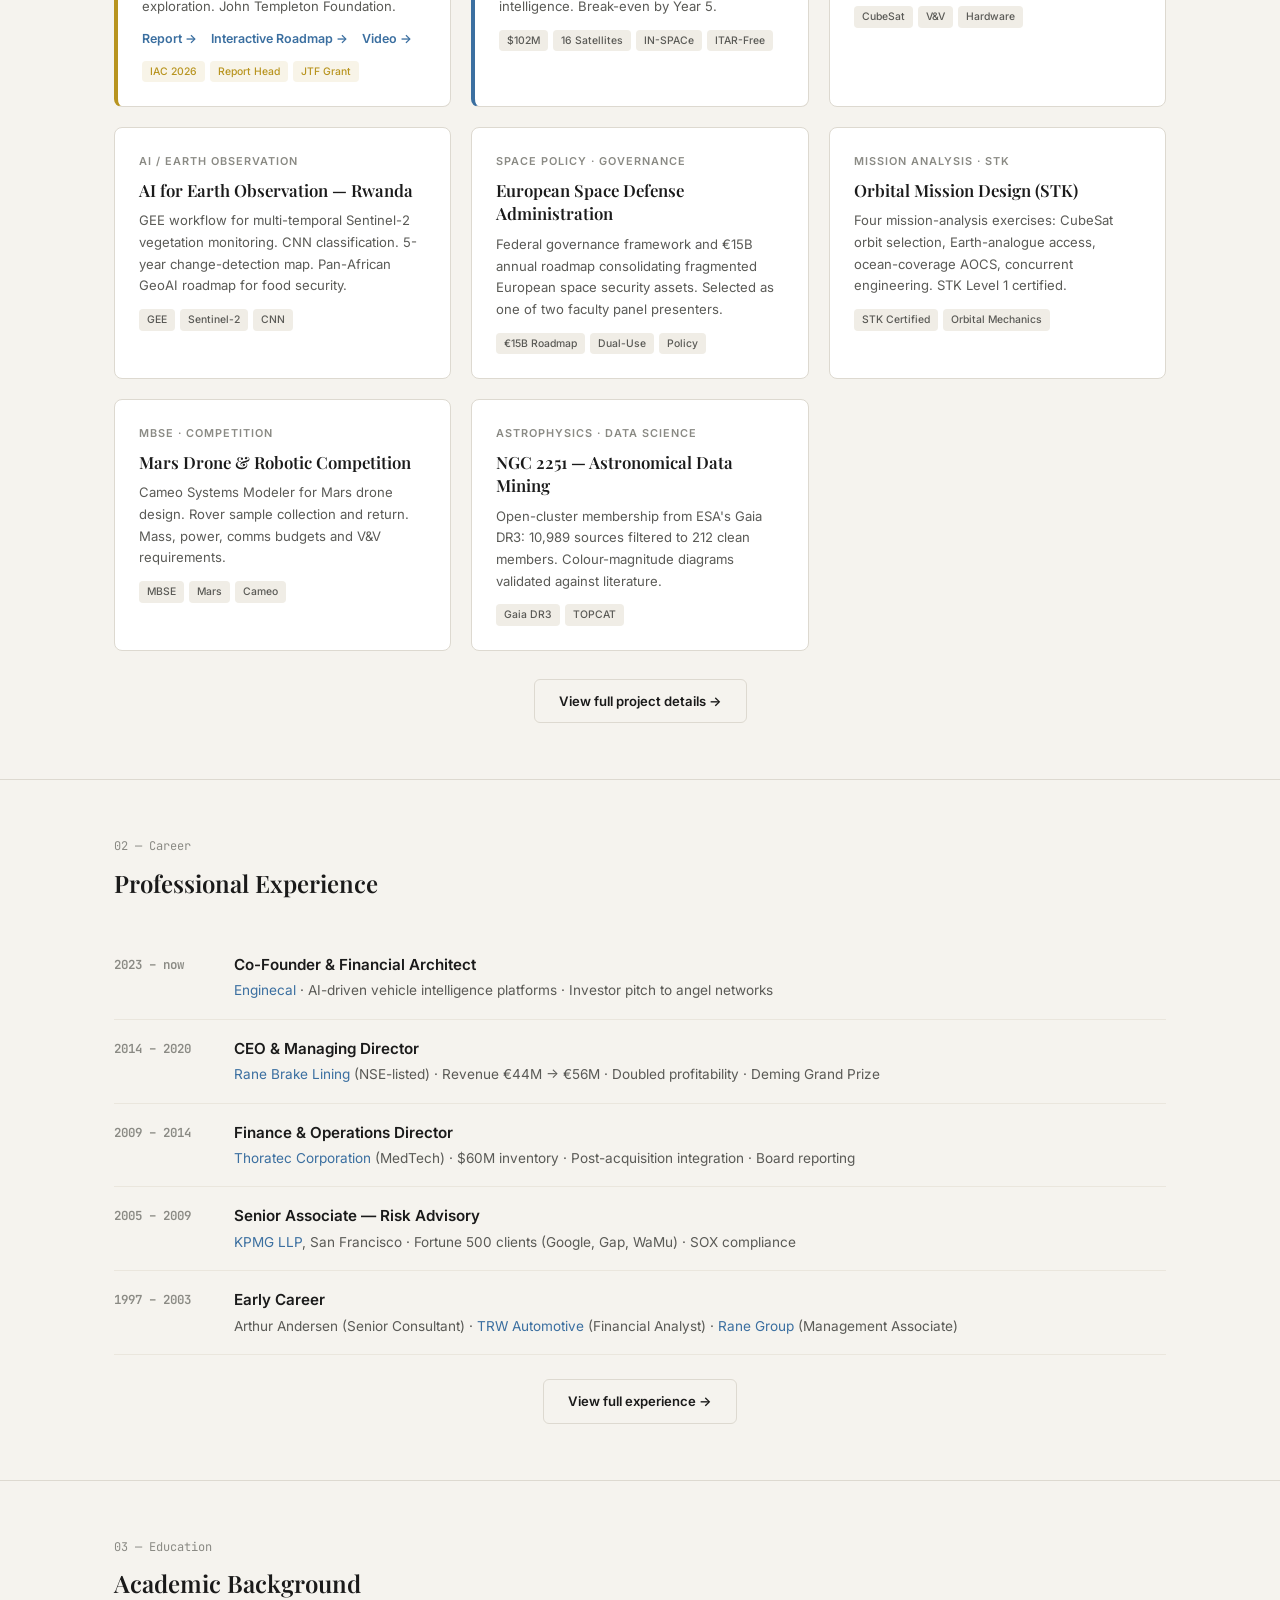
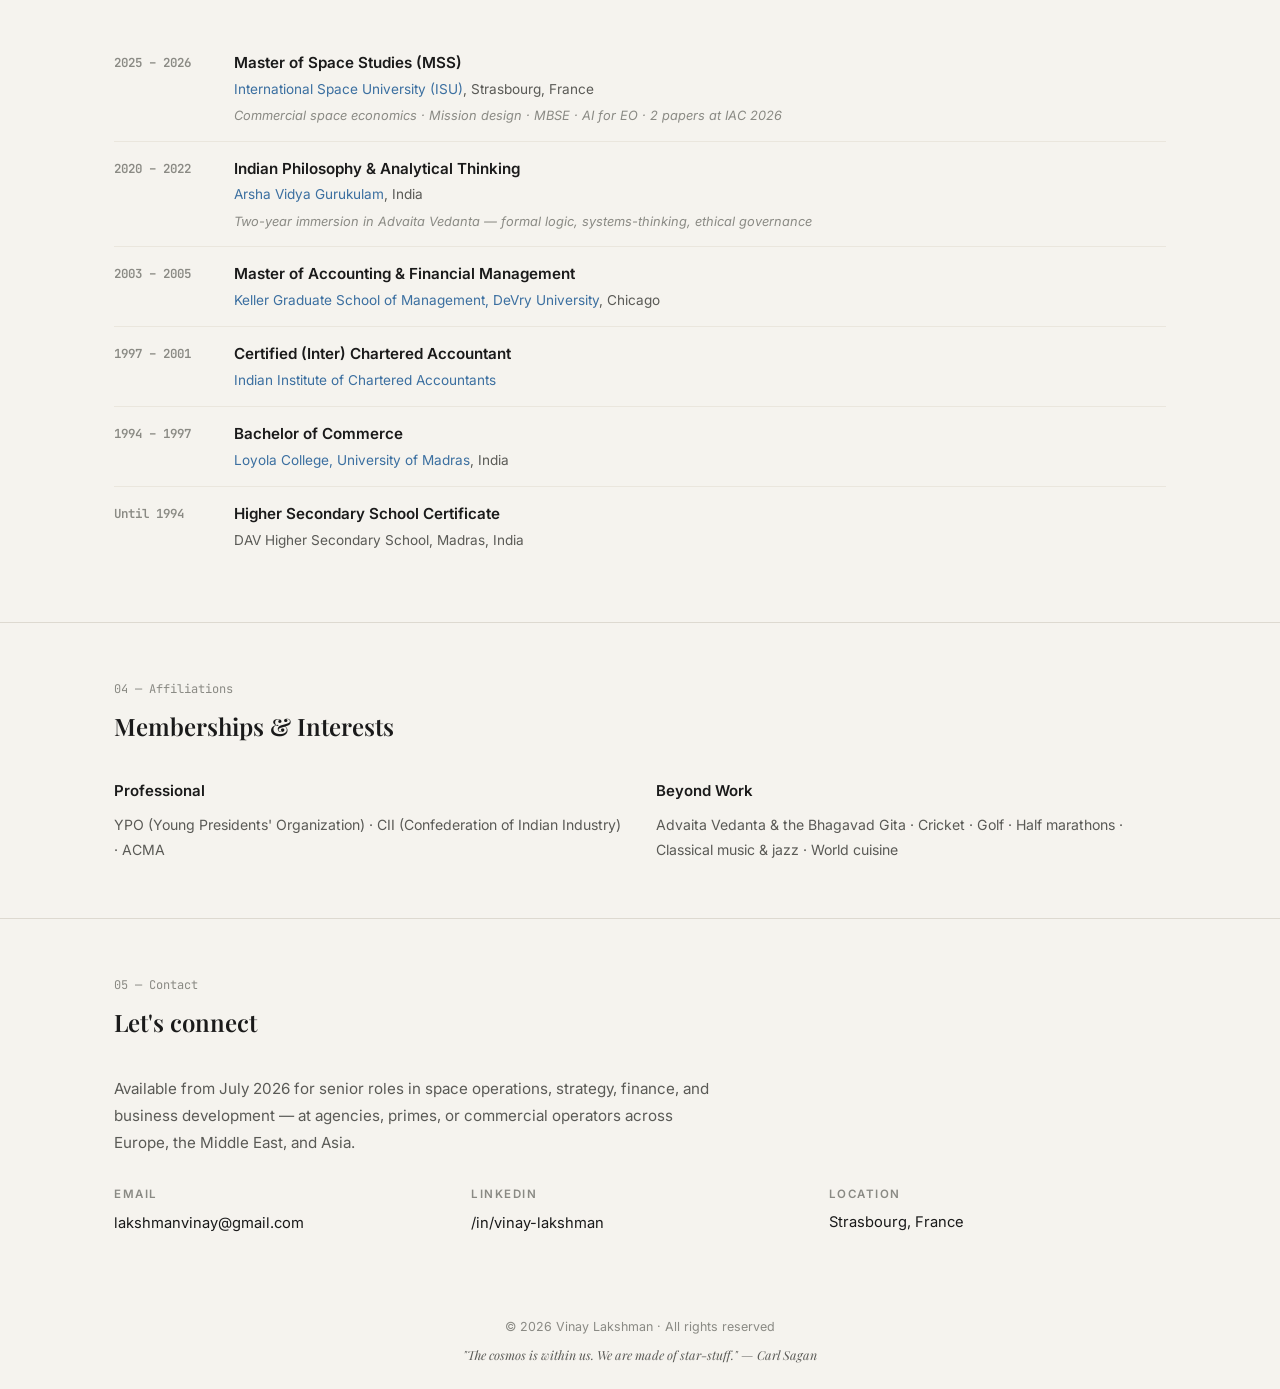
==== commit 671b1cfd: "Add files via upload" ====
--- a/index.html
+++ b/index.html
@@ -52,13 +52,13 @@
     .hero::before {
       content: '';
       position: absolute; inset: 0;
-      background: linear-gradient(to bottom, rgba(10,22,40,0.88) 0%, rgba(10,22,40,0.95) 60%, rgba(245,243,238,1) 100%);
+      background: linear-gradient(to bottom, rgba(26,58,92,0.85) 0%, rgba(26,58,92,0.92) 60%, rgba(245,243,238,1) 100%);
     }
     .hero .container { position: relative; z-index: 1; }
     .hero .hero-eyebrow { color: rgba(201,168,76,0.9); }
     .hero h1 { color: #fff; }
     .hero h1 em { color: #C8A84C; }
-    .hero-intro { color: rgba(255,255,255,0.85); }
+    .hero-intro { color: rgba(255,255,255,0.92); }
     .hero .btn-primary { background: #C8A84C; color: #0a1628; }
     .hero .btn-primary:hover { background: #d4a82a; }
     .hero .btn-outline { border-color: rgba(255,255,255,0.3); color: #fff; }
@@ -460,7 +460,7 @@
         <div>
           <p style="font-weight: 600; margin-bottom: 8px;">Beyond Work</p>
           <p style="font-size: 0.88rem; color: var(--text-secondary); line-height: 1.8;">
-            Advaita Vedanta &amp; the Bhagavad Gita &middot; Cricket &middot; Golf &middot; Half marathons &middot; Carnatic music &amp; jazz &middot; World cuisine
+            Advaita Vedanta &amp; the Bhagavad Gita &middot; Cricket &middot; Golf &middot; Half marathons &middot; Classical music &amp; jazz &middot; World cuisine
           </p>
         </div>
       </div>
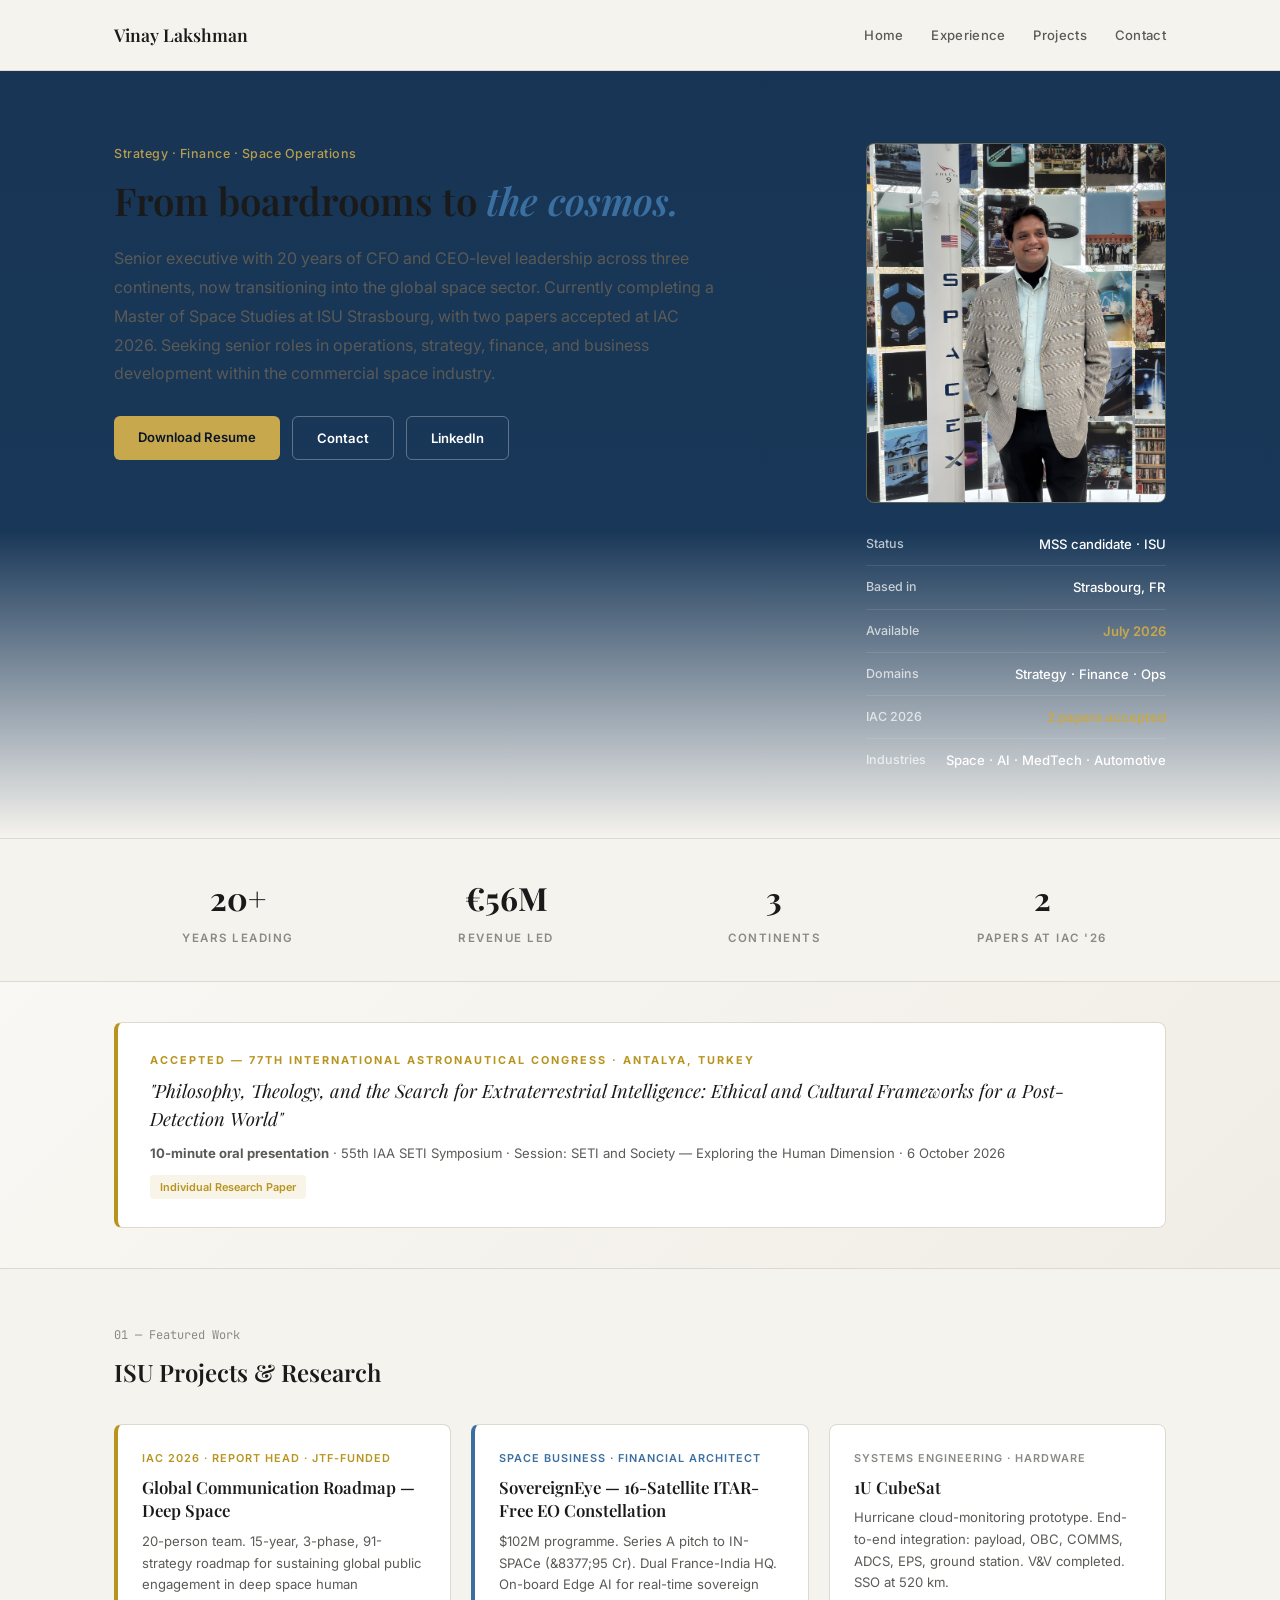
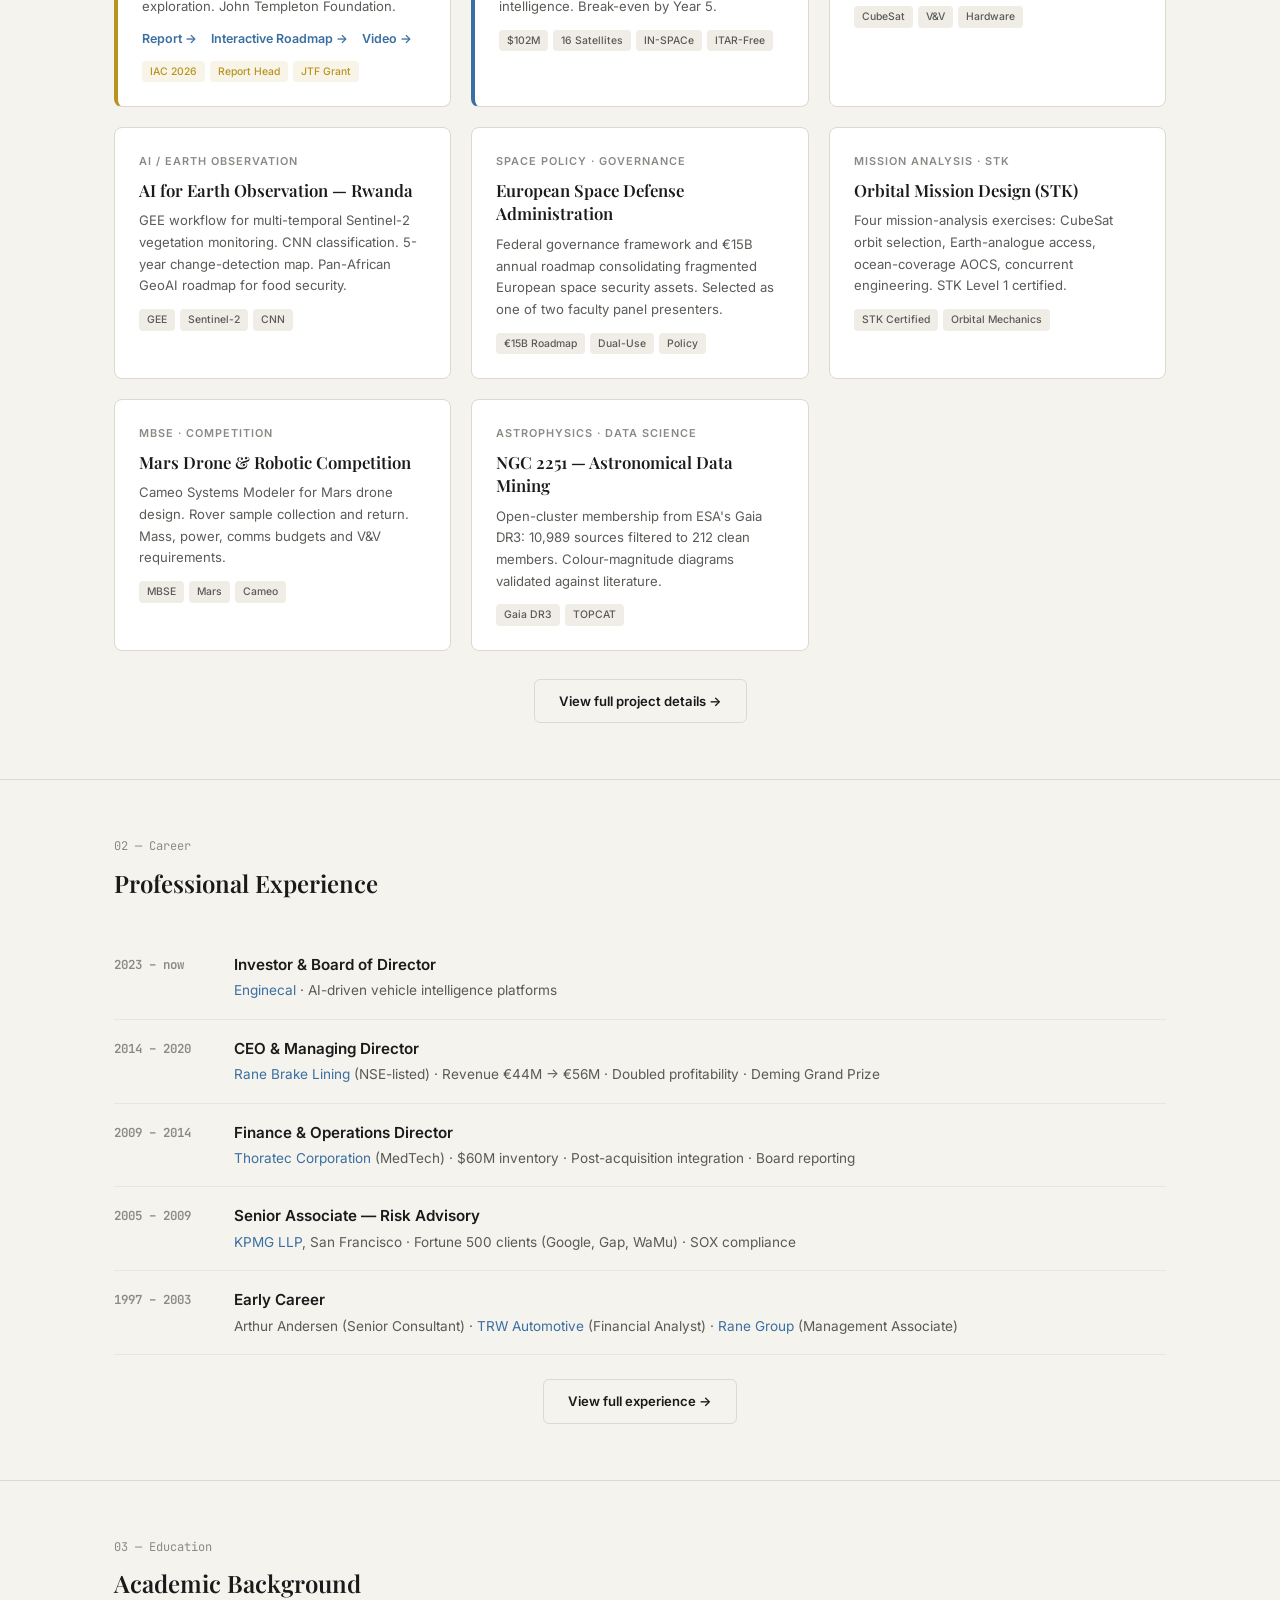
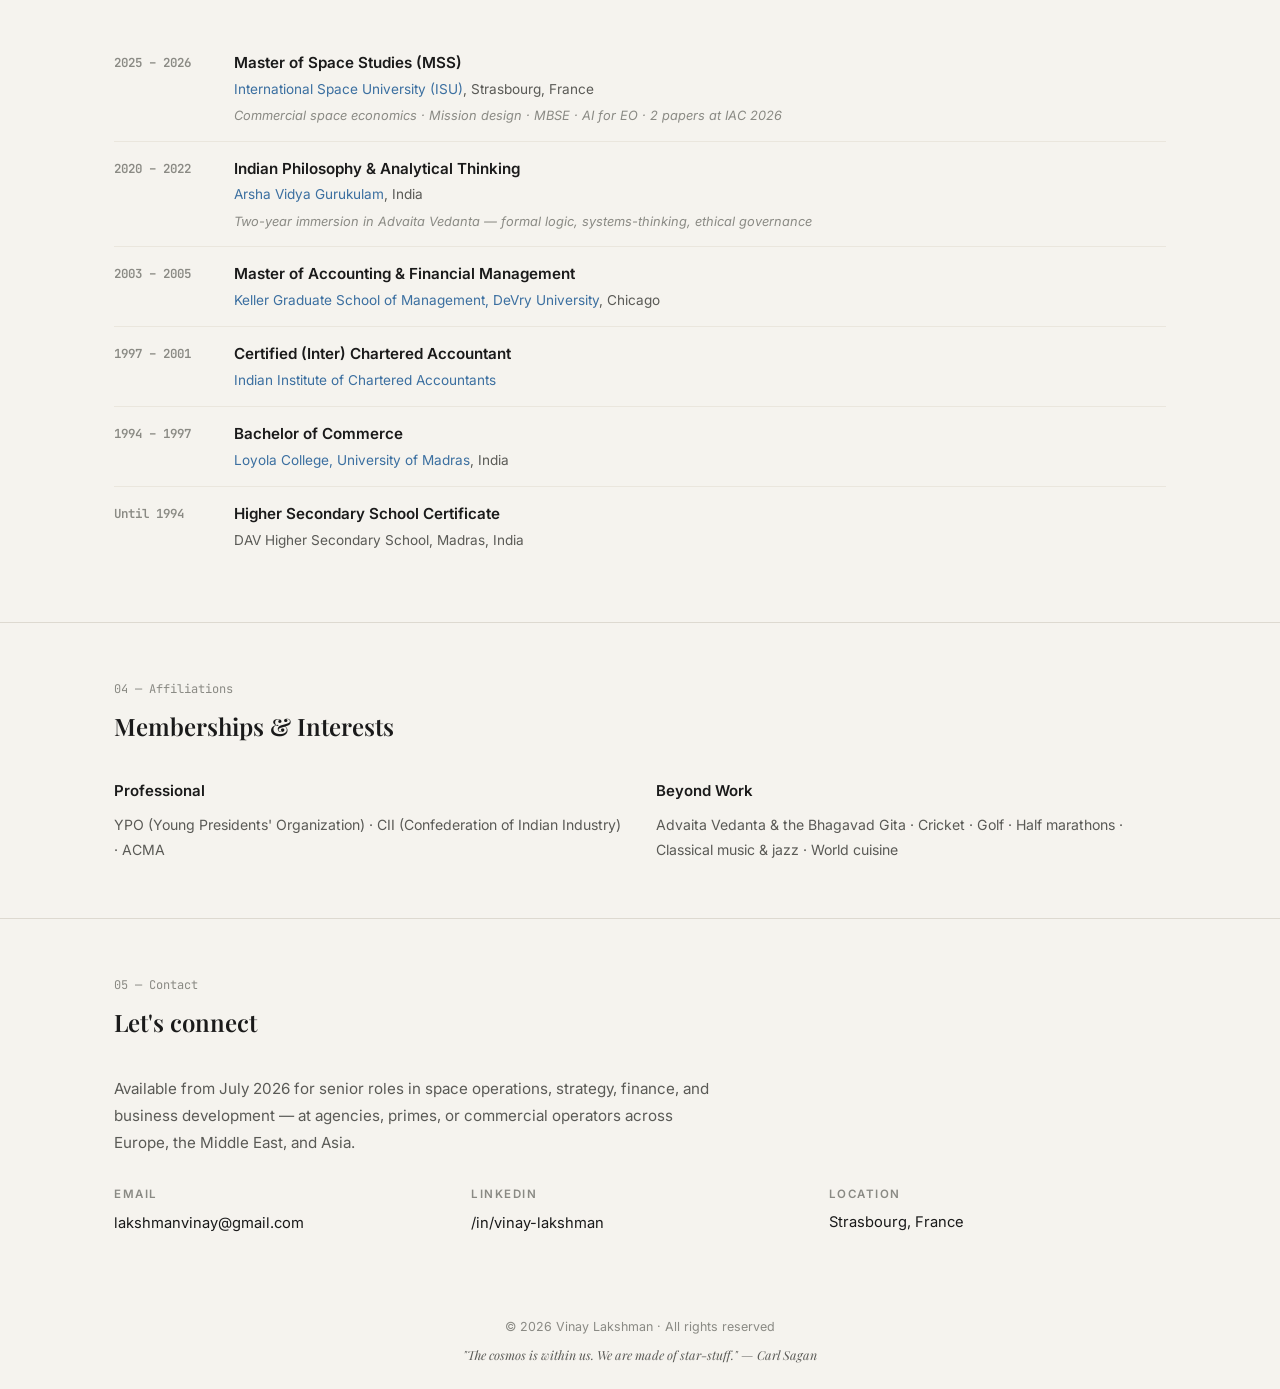
==== commit 513e6613: "Add files via upload" ====
--- a/index.html
+++ b/index.html
@@ -360,7 +360,7 @@
 
       <div class="exp-row">
         <div class="exp-dates">2023 &ndash; now</div>
-        <div><div class="exp-role">Co-Founder &amp; Financial Architect</div><div class="exp-company"><a href="https://www.enginecal.com/" target="_blank">Enginecal</a> &middot; AI-driven vehicle intelligence platforms &middot; Investor pitch to angel networks</div></div>
+        <div><div class="exp-role">Investor &amp; Board of Director</div><div class="exp-company"><a href="https://www.enginecal.com/" target="_blank">Enginecal</a> &middot; AI-driven vehicle intelligence platforms</div></div>
       </div>
       <div class="exp-row">
         <div class="exp-dates">2014 &ndash; 2020</div>
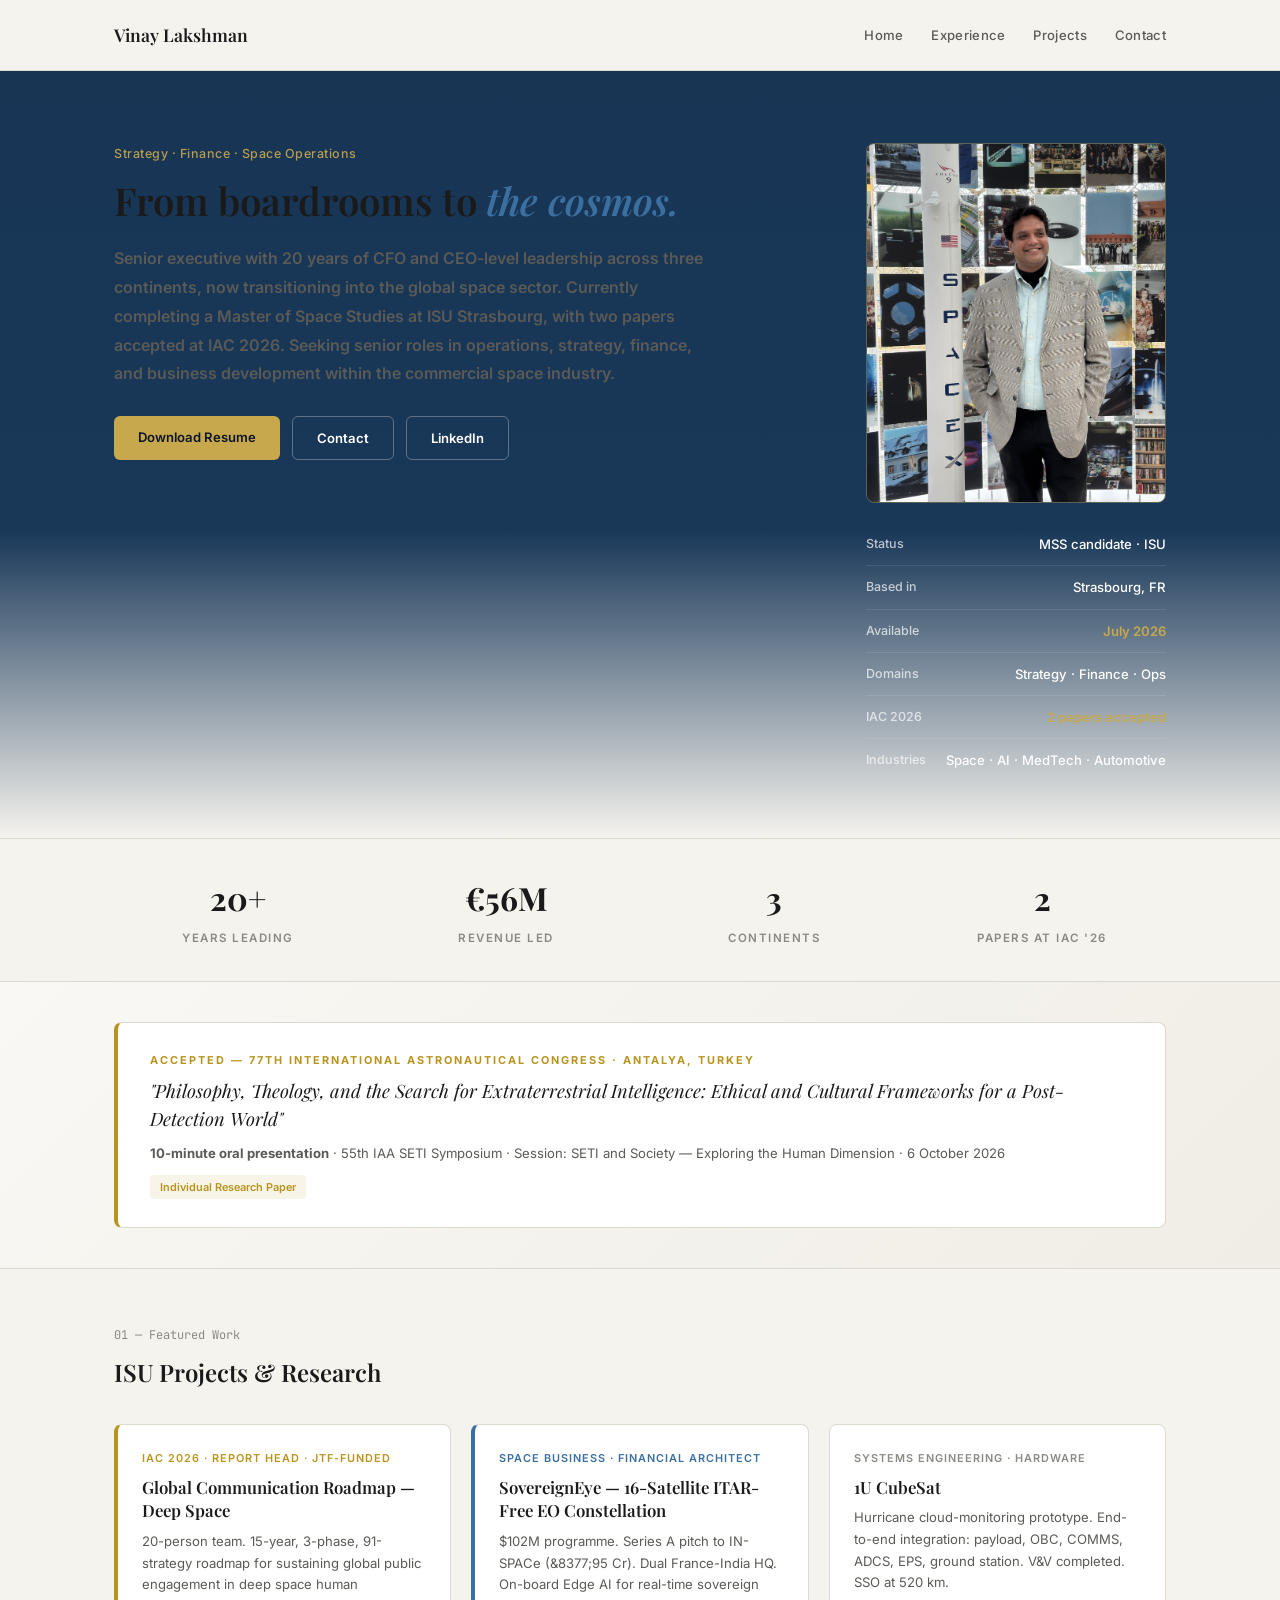
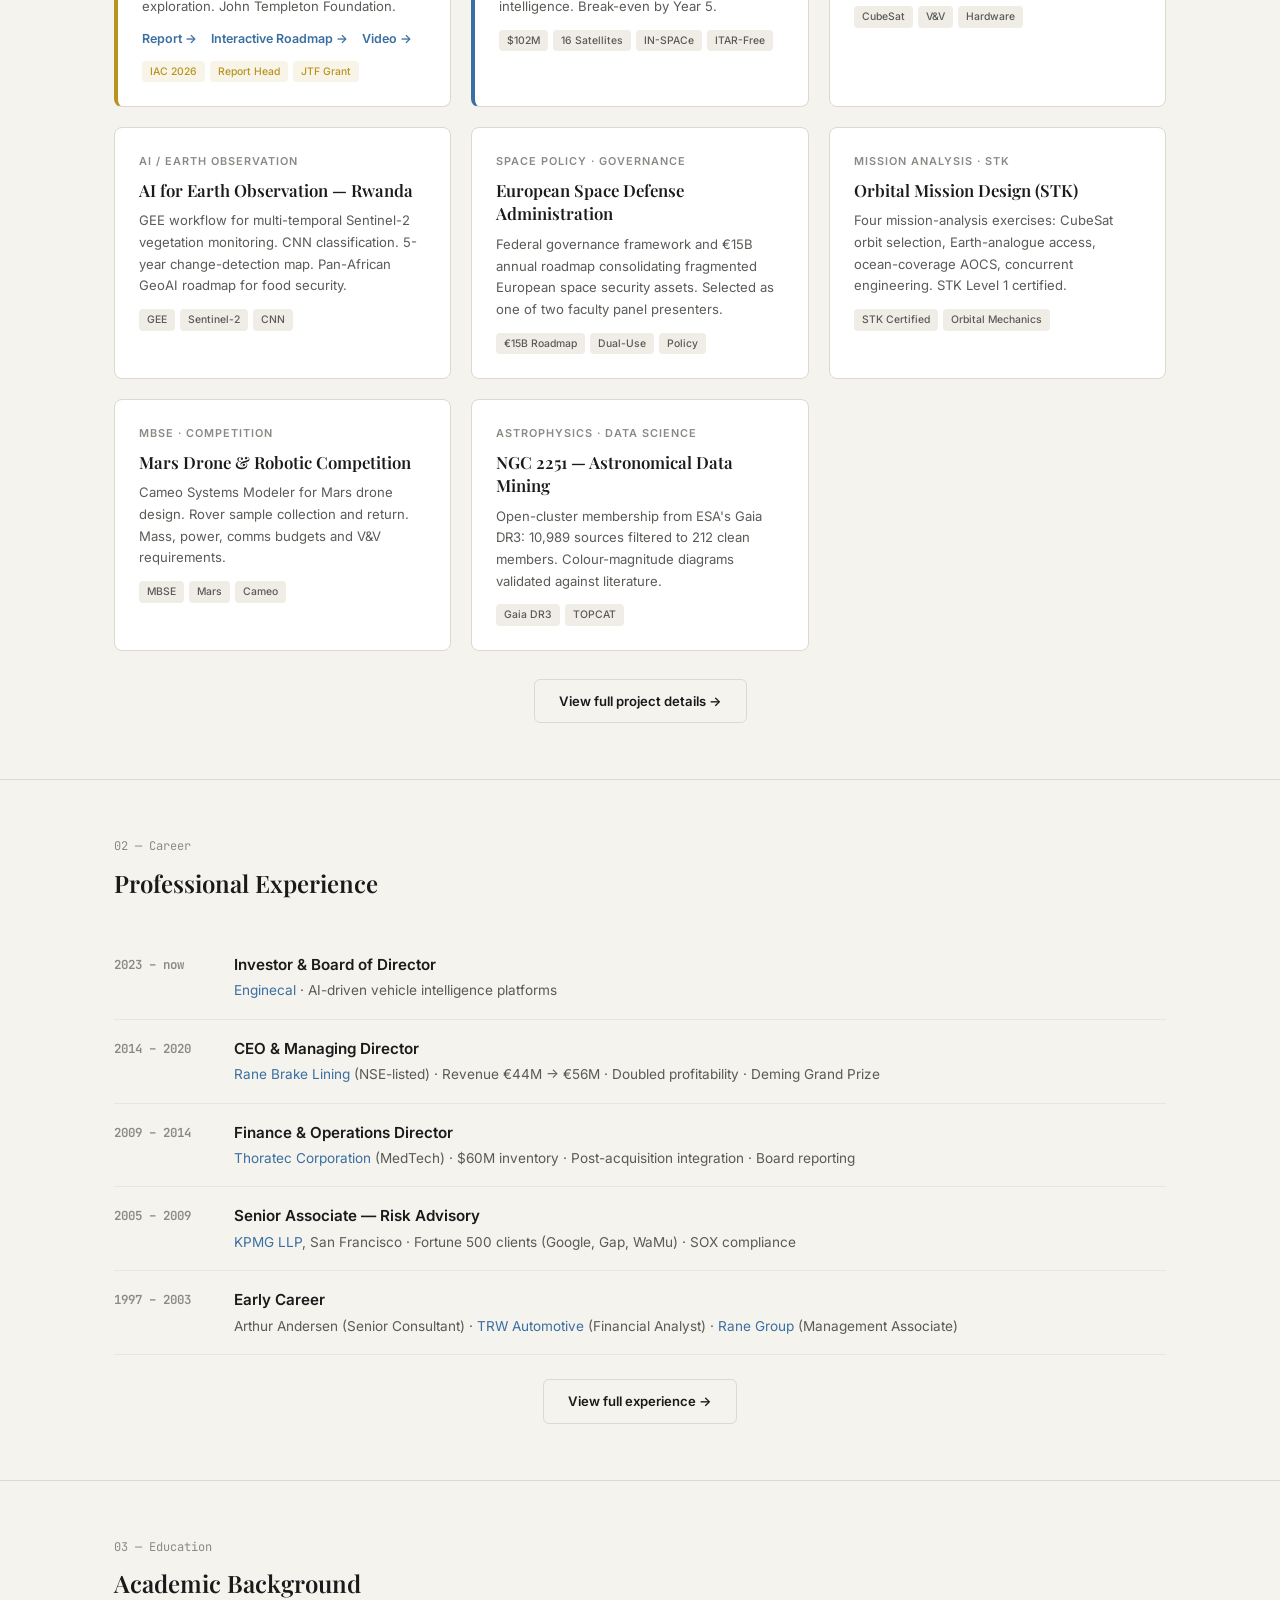
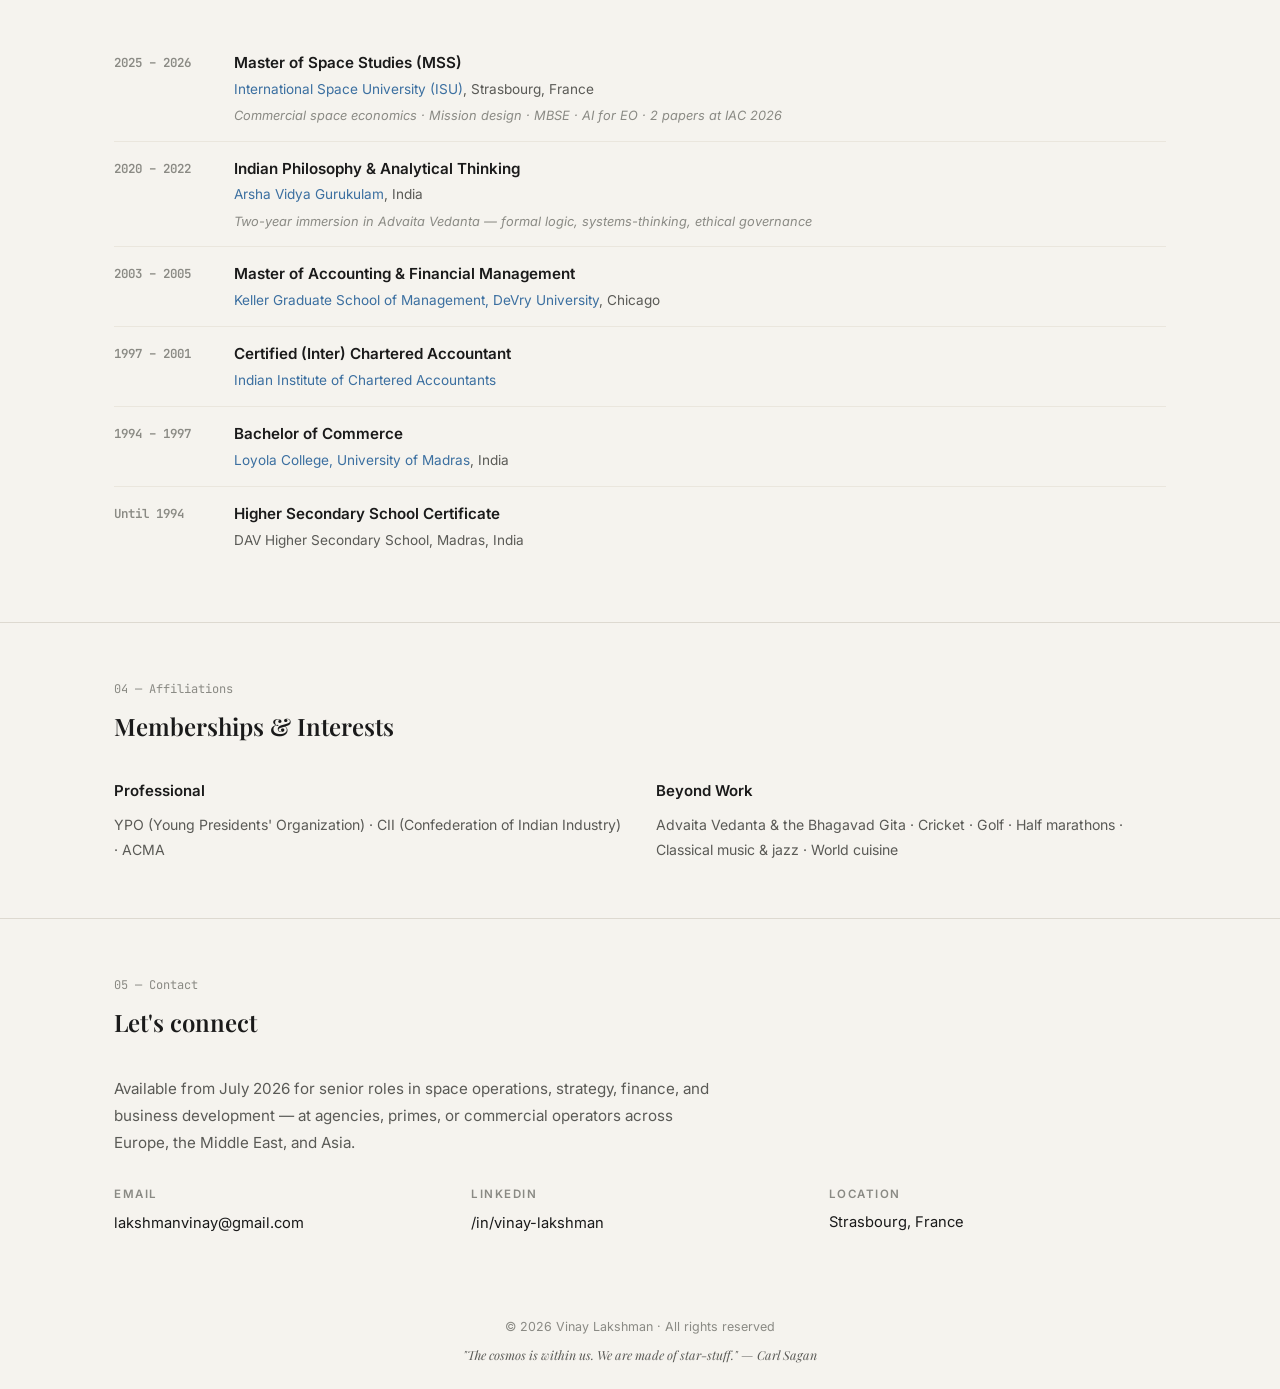
==== commit ee21b386: "Add files via upload" ====
--- a/index.html
+++ b/index.html
@@ -58,7 +58,7 @@
     .hero .hero-eyebrow { color: rgba(201,168,76,0.9); }
     .hero h1 { color: #fff; }
     .hero h1 em { color: #C8A84C; }
-    .hero-intro { color: rgba(255,255,255,0.92); }
+    .hero-intro { color: #fff; font-weight: 600; }
     .hero .btn-primary { background: #C8A84C; color: #0a1628; }
     .hero .btn-primary:hover { background: #d4a82a; }
     .hero .btn-outline { border-color: rgba(255,255,255,0.3); color: #fff; }
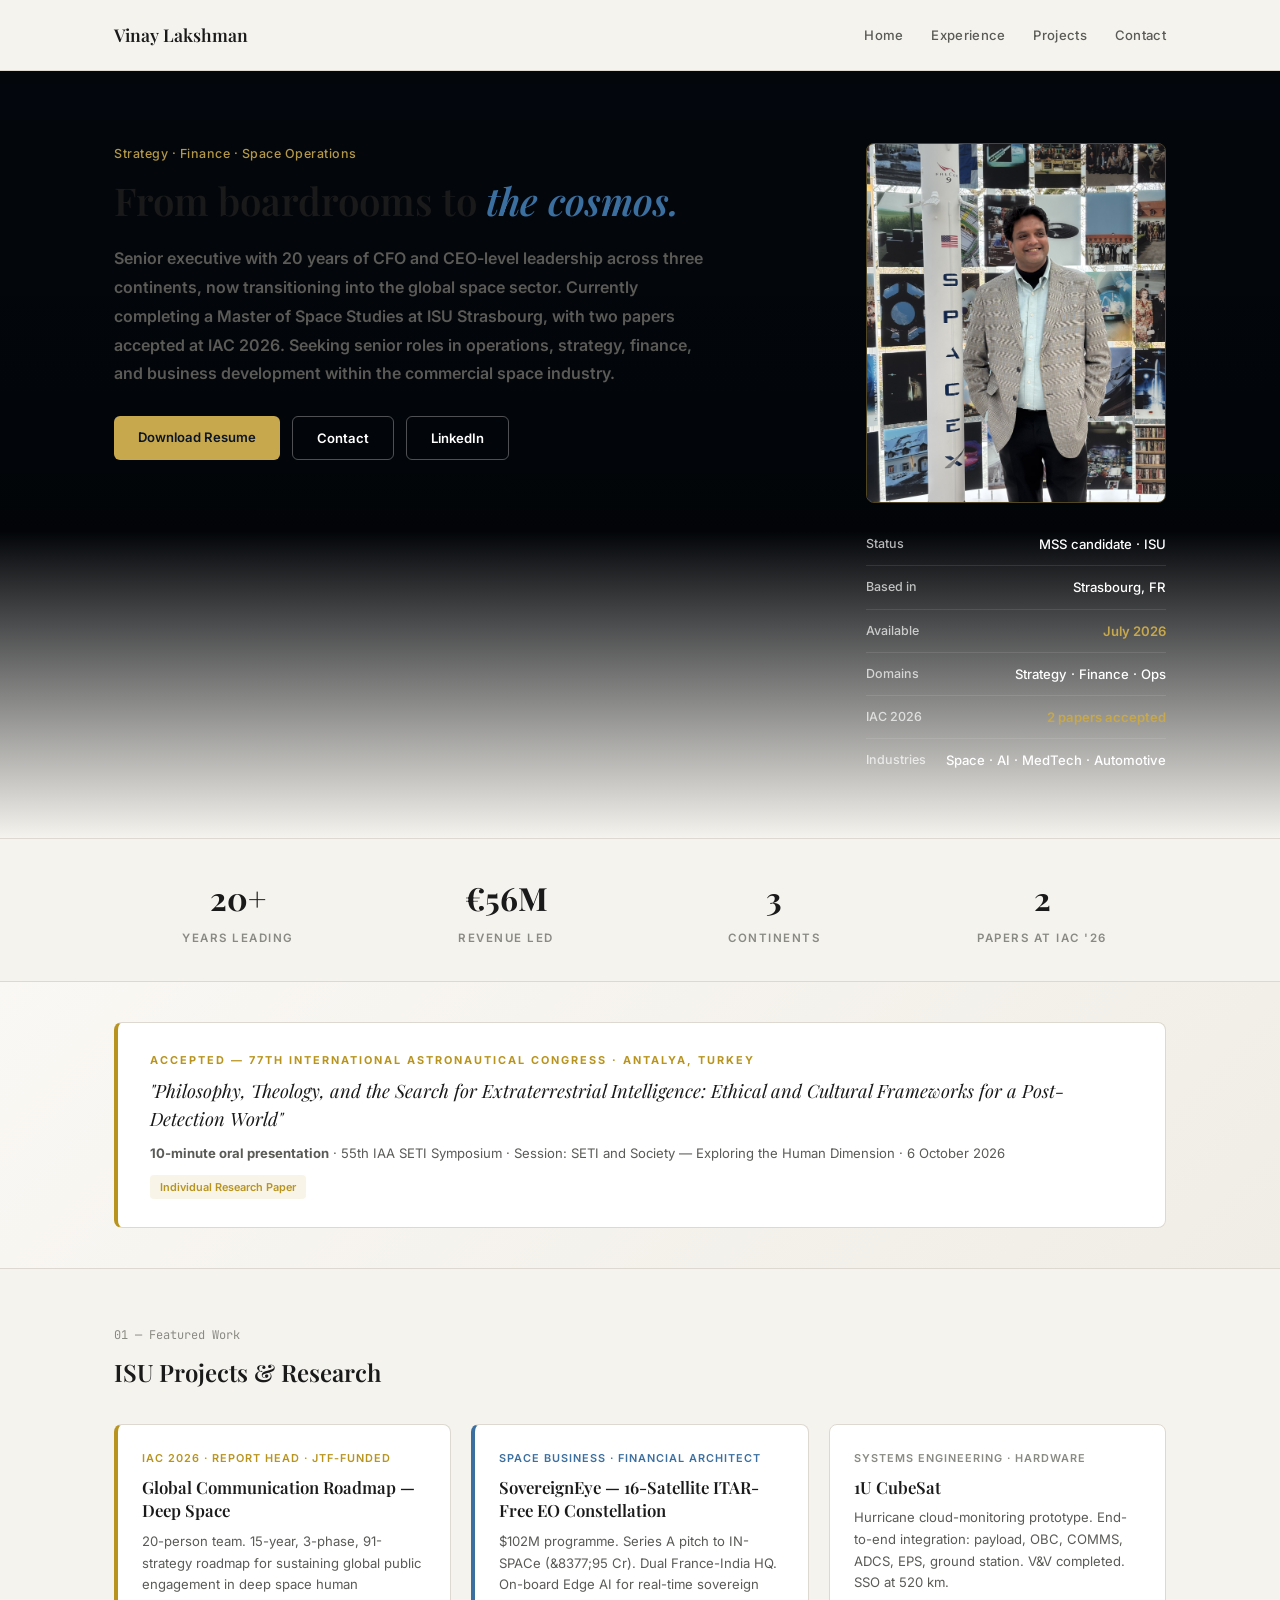
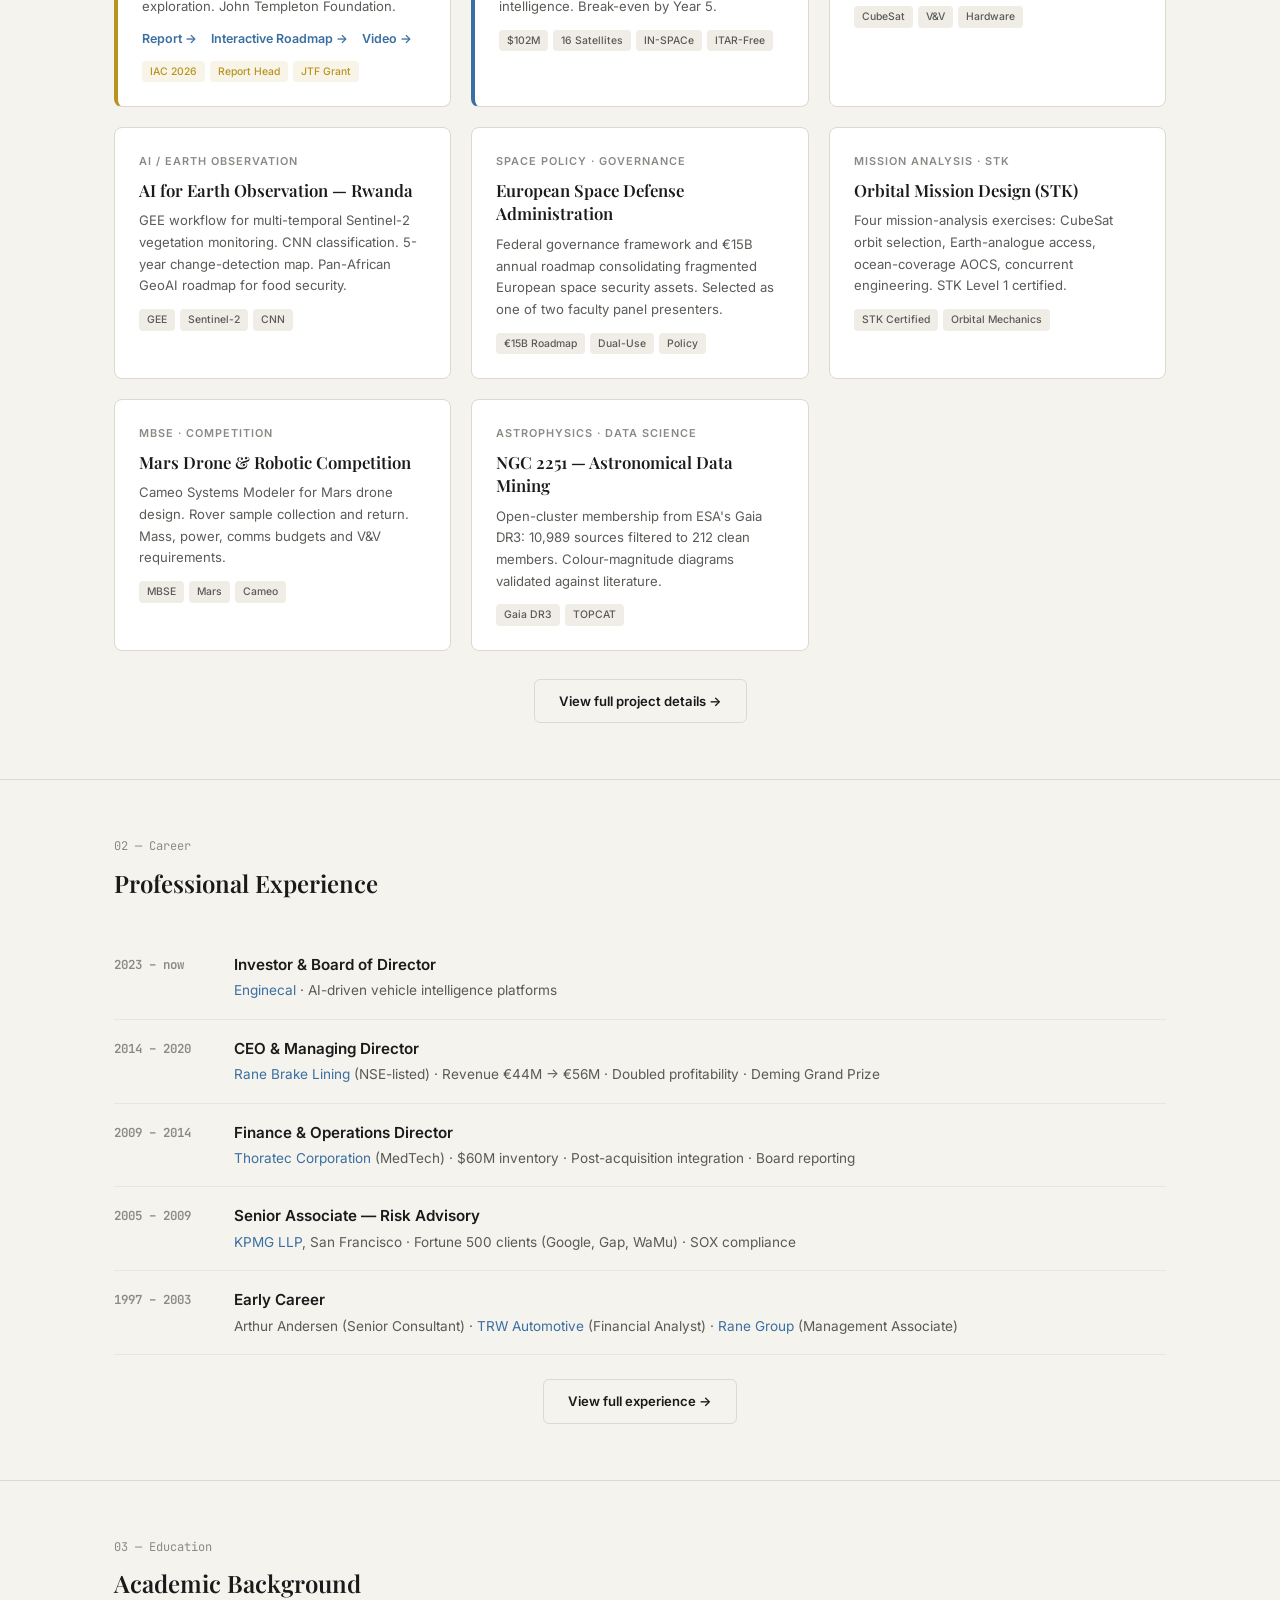
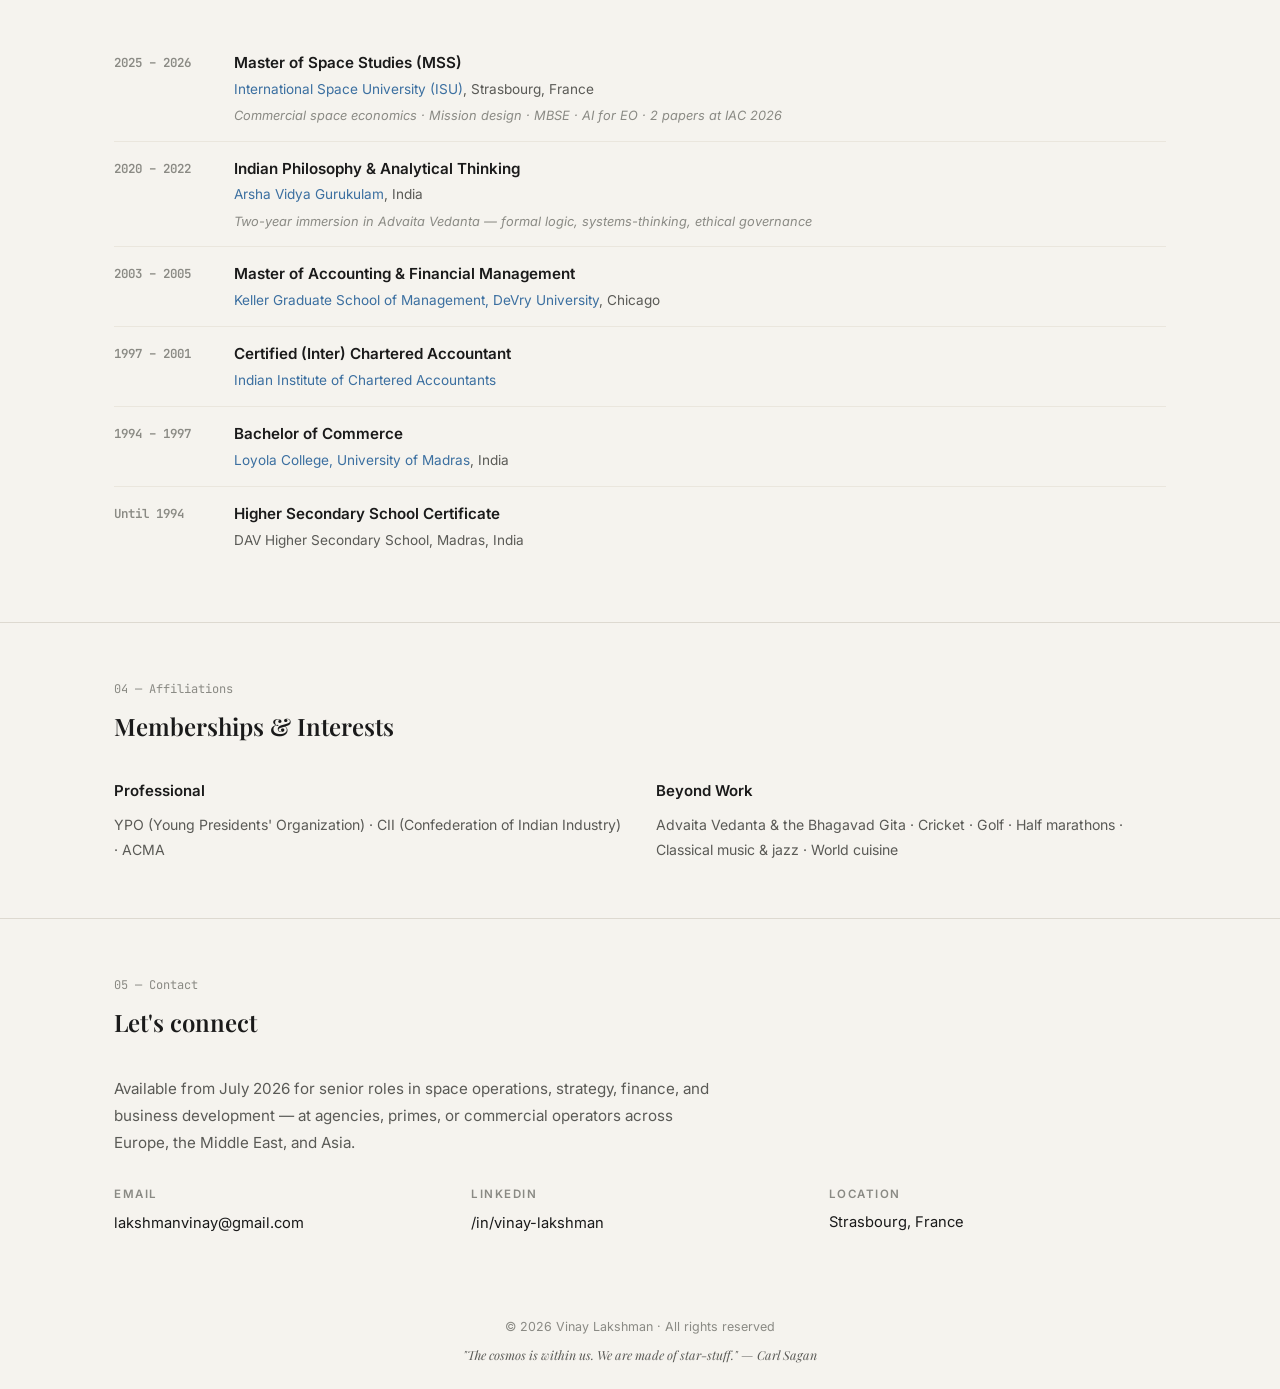
==== commit 49c4b3eb: "Add files via upload" ====
--- a/index.html
+++ b/index.html
@@ -52,7 +52,7 @@
     .hero::before {
       content: '';
       position: absolute; inset: 0;
-      background: linear-gradient(to bottom, rgba(26,58,92,0.85) 0%, rgba(26,58,92,0.92) 60%, rgba(245,243,238,1) 100%);
+      background: linear-gradient(to bottom, rgba(0,0,0,0.7) 0%, rgba(0,0,0,0.8) 60%, rgba(245,243,238,1) 100%);
     }
     .hero .container { position: relative; z-index: 1; }
     .hero .hero-eyebrow { color: rgba(201,168,76,0.9); }
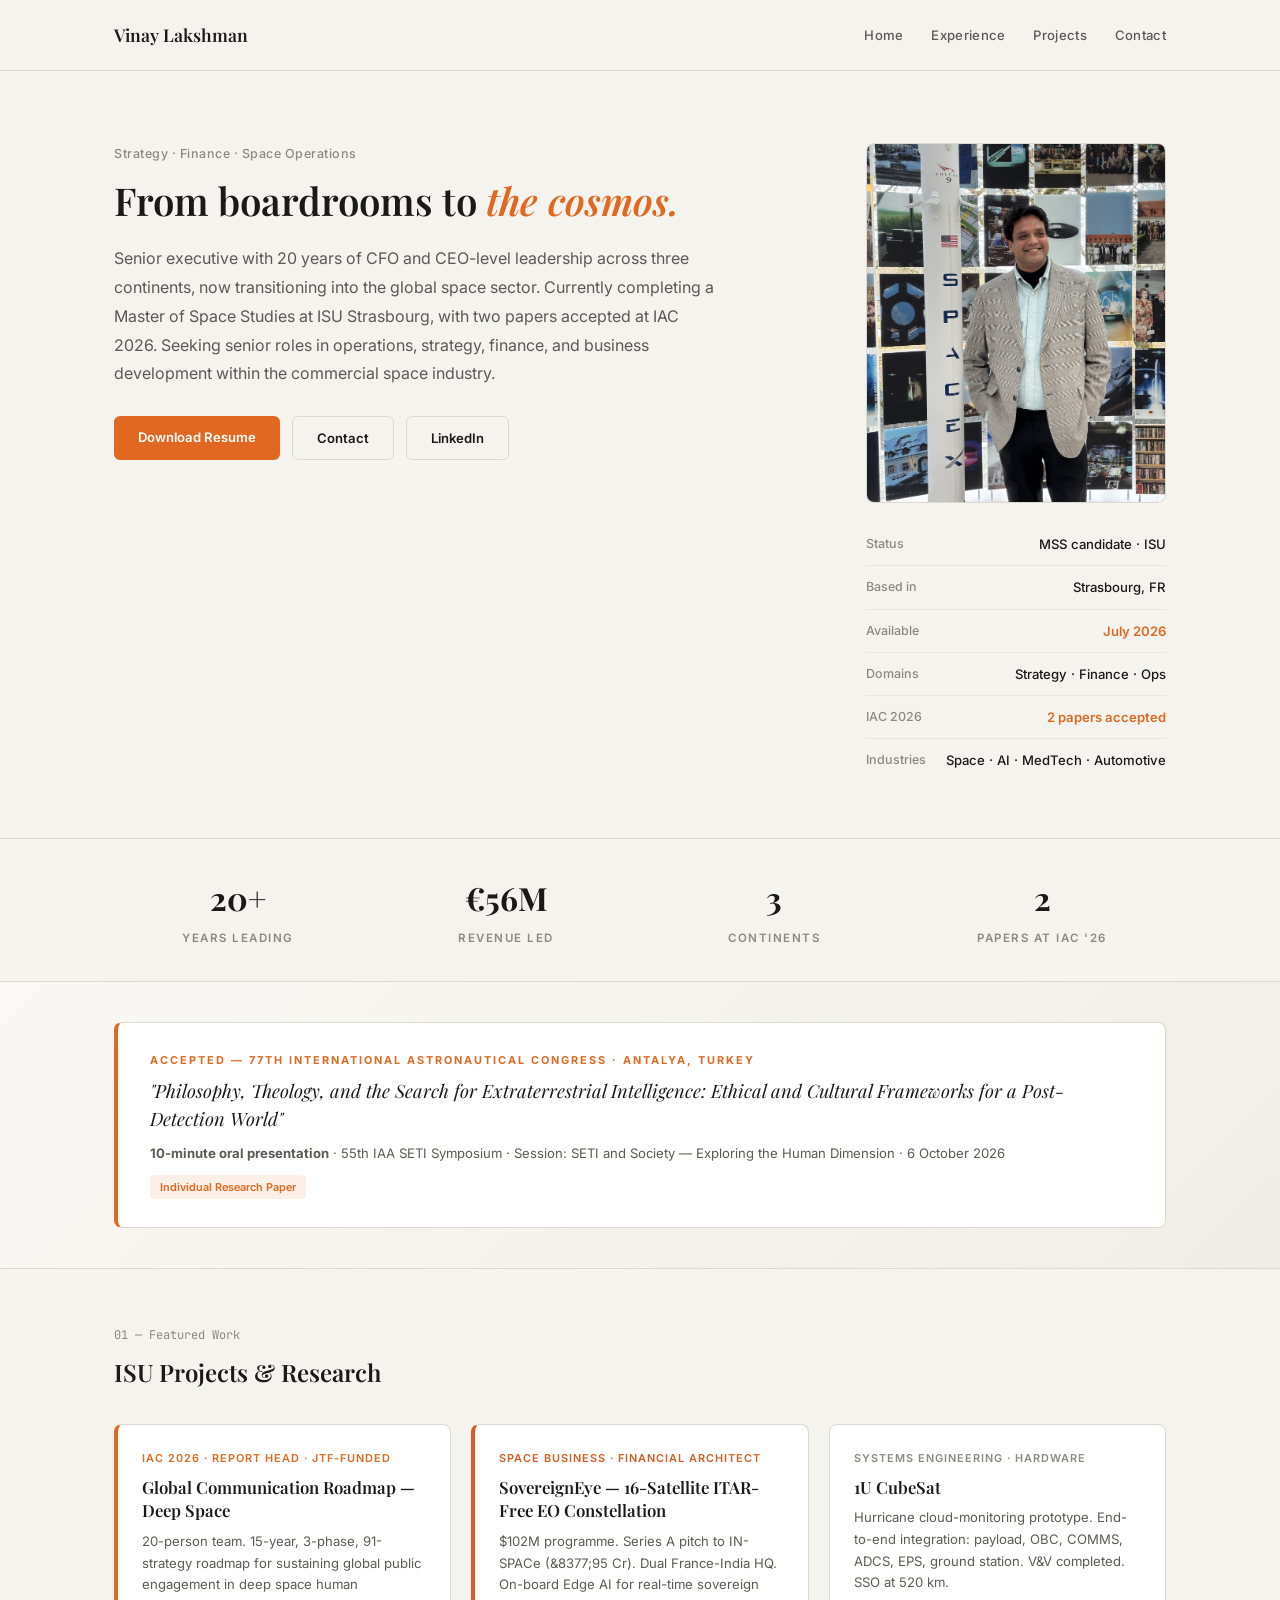
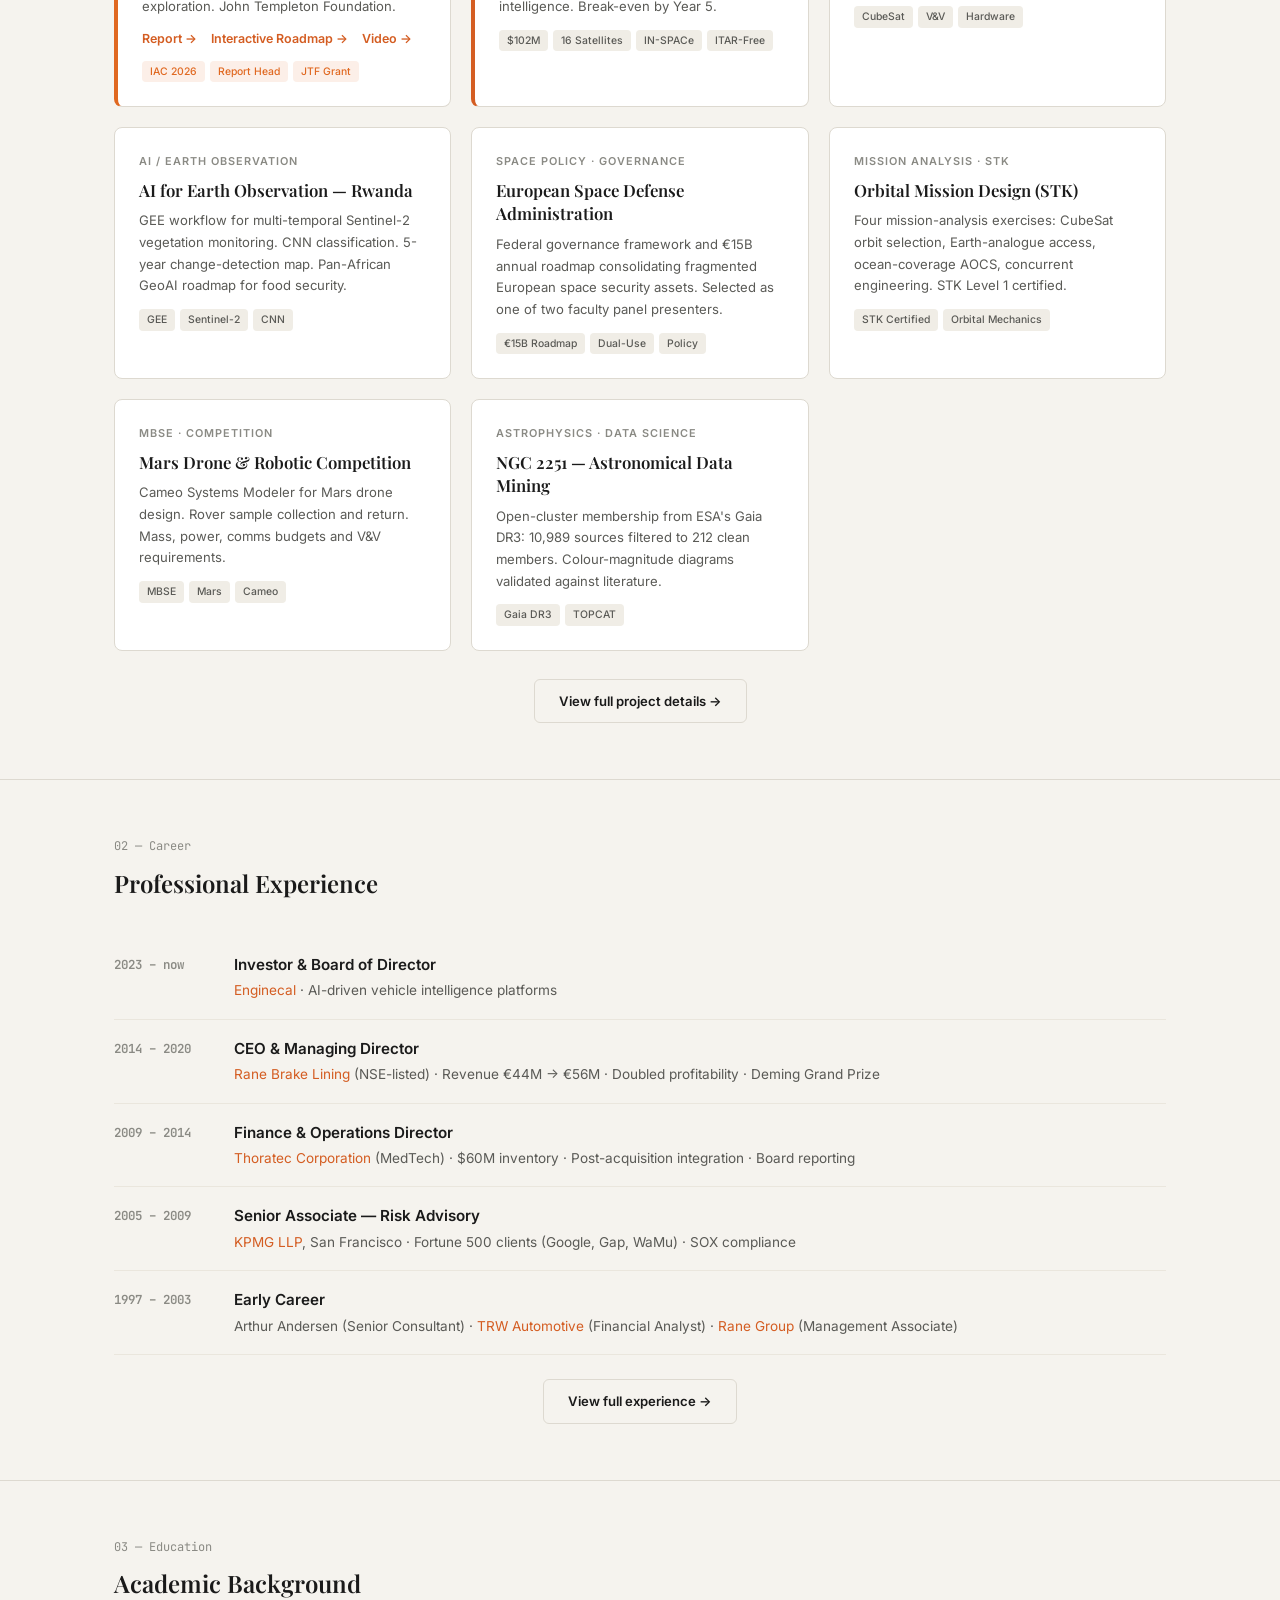
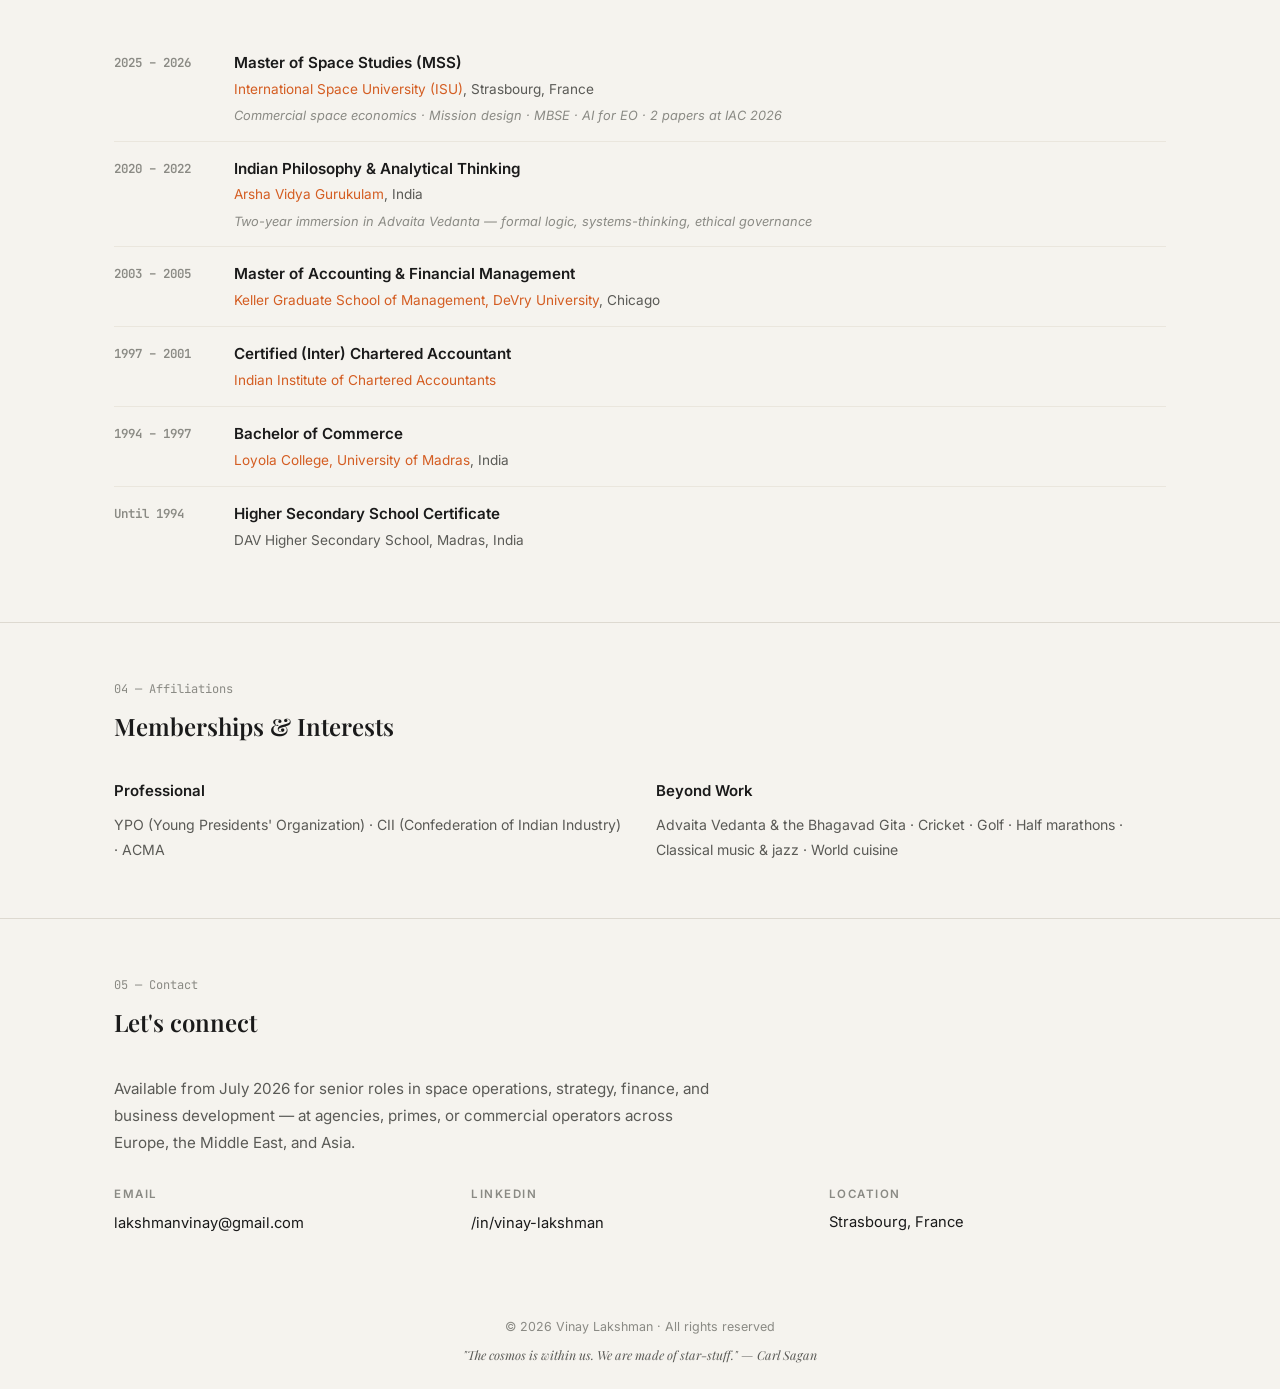
==== commit 26be659c: "Add files via upload" ====
--- a/index.html
+++ b/index.html
@@ -17,8 +17,8 @@
       --text-secondary: #5a5a56;
       --text-muted: #8a8a84;
       --accent: #2c3e50;
-      --accent-blue: #3b6fa0;
-      --gold: #b8941f;
+      --accent-blue: #d45d22;
+      --gold: #e06820;
       --border: #ddd9d0;
       --border-light: #eae6dd;
       --font-sans: 'Inter', -apple-system, sans-serif;
@@ -43,40 +43,16 @@
     .nav-links a:hover { color: var(--text); text-decoration: none; }
 
     /* ── HERO ── */
-    .hero {
-      padding: 72px 0 56px;
-      border-bottom: 1px solid var(--border);
-      background: #0a1628 url('https://upload.wikimedia.org/wikipedia/commons/thumb/5/52/Artemis_1_Launch_%28NHQ202211160029%29.jpg/1280px-Artemis_1_Launch_%28NHQ202211160029%29.jpg') center/cover no-repeat;
-      position: relative;
-    }
-    .hero::before {
-      content: '';
-      position: absolute; inset: 0;
-      background: linear-gradient(to bottom, rgba(0,0,0,0.7) 0%, rgba(0,0,0,0.8) 60%, rgba(245,243,238,1) 100%);
-    }
-    .hero .container { position: relative; z-index: 1; }
-    .hero .hero-eyebrow { color: rgba(201,168,76,0.9); }
-    .hero h1 { color: #fff; }
-    .hero h1 em { color: #C8A84C; }
-    .hero-intro { color: #fff; font-weight: 600; }
-    .hero .btn-primary { background: #C8A84C; color: #0a1628; }
-    .hero .btn-primary:hover { background: #d4a82a; }
-    .hero .btn-outline { border-color: rgba(255,255,255,0.3); color: #fff; }
-    .hero .btn-outline:hover { border-color: #fff; }
-    .hero .meta-label { color: rgba(255,255,255,0.7); }
-    .hero .meta-value { color: #fff; }
-    .hero .meta-value.highlight { color: #C8A84C; }
-    .hero .meta-row { border-bottom-color: rgba(255,255,255,0.1); }
-    .hero .hero-meta-photo { border-color: rgba(201,168,76,0.4); }
+    .hero { padding: 72px 0 56px; border-bottom: 1px solid var(--border); }
     .hero-layout { display: grid; grid-template-columns: 1fr 300px; gap: 56px; align-items: start; }
     .hero-eyebrow { font-size: 0.78rem; font-weight: 500; color: var(--text-muted); letter-spacing: 0.5px; display: block; margin-bottom: 12px; }
     .hero h1 { font-family: var(--font-serif); font-size: 2.4rem; font-weight: 600; line-height: 1.25; color: var(--text); margin-bottom: 20px; }
-    .hero h1 em { font-style: italic; color: var(--accent-blue); }
+    .hero h1 em { font-style: italic; color: #e06820; }
     .hero-intro { font-size: 1rem; color: var(--text-secondary); line-height: 1.8; margin-bottom: 28px; max-width: 600px; }
     .hero-ctas { display: flex; gap: 12px; flex-wrap: wrap; }
     .btn { display: inline-block; padding: 10px 24px; border-radius: 6px; font-size: 0.82rem; font-weight: 600; transition: all 0.2s; }
-    .btn-primary { background: var(--accent); color: #fff; }
-    .btn-primary:hover { background: #1a2a3a; text-decoration: none; }
+    .btn-primary { background: #e06820; color: #fff; }
+    .btn-primary:hover { background: #c85a1a; text-decoration: none; }
     .btn-outline { border: 1.5px solid var(--border); color: var(--text); background: transparent; }
     .btn-outline:hover { border-color: var(--text); text-decoration: none; }
 
@@ -88,7 +64,7 @@
     .meta-row:last-child { border-bottom: none; }
     .meta-label { color: var(--text-muted); font-weight: 500; font-size: 0.78rem; }
     .meta-value { color: var(--text); font-weight: 500; text-align: right; font-size: 0.82rem; }
-    .meta-value.highlight { color: var(--gold); font-weight: 600; }
+    .meta-value.highlight { color: #e06820; font-weight: 600; }
 
     /* ── STATS ── */
     .stats-bar { padding: 32px 0; border-bottom: 1px solid var(--border); }
@@ -103,7 +79,7 @@
     .iac-eyebrow { font-size: 0.68rem; font-weight: 700; letter-spacing: 2px; text-transform: uppercase; color: var(--gold); margin-bottom: 8px; display: block; }
     .iac-title { font-family: var(--font-serif); font-size: 1.15rem; font-style: italic; color: var(--text); line-height: 1.5; margin-bottom: 10px; }
     .iac-details { font-size: 0.82rem; color: var(--text-secondary); }
-    .iac-tag { display: inline-block; font-size: 0.68rem; font-weight: 600; padding: 3px 10px; border-radius: 4px; background: rgba(184,148,31,0.1); color: var(--gold); margin-top: 10px; margin-right: 4px; }
+    .iac-tag { display: inline-block; font-size: 0.68rem; font-weight: 600; padding: 3px 10px; border-radius: 4px; background: rgba(224,104,32,0.1); color: var(--gold); margin-top: 10px; margin-right: 4px; }
 
     /* ── SECTIONS ── */
     .section { padding: 56px 0; border-bottom: 1px solid var(--border); }
@@ -124,7 +100,7 @@
     .pc-desc { font-size: 0.82rem; color: var(--text-secondary); line-height: 1.65; }
     .pc-pills { display: flex; flex-wrap: wrap; gap: 5px; margin-top: 12px; }
     .pill { font-size: 0.65rem; padding: 2px 8px; border-radius: 4px; background: #f0ede6; color: var(--text-secondary); font-weight: 500; }
-    .pill.gold { background: rgba(184,148,31,0.1); color: var(--gold); }
+    .pill.gold { background: rgba(224,104,32,0.1); color: var(--gold); }
     .pc-links { display: flex; gap: 14px; margin-top: 10px; }
     .pc-links a { font-size: 0.78rem; font-weight: 600; color: var(--accent-blue); }
 
